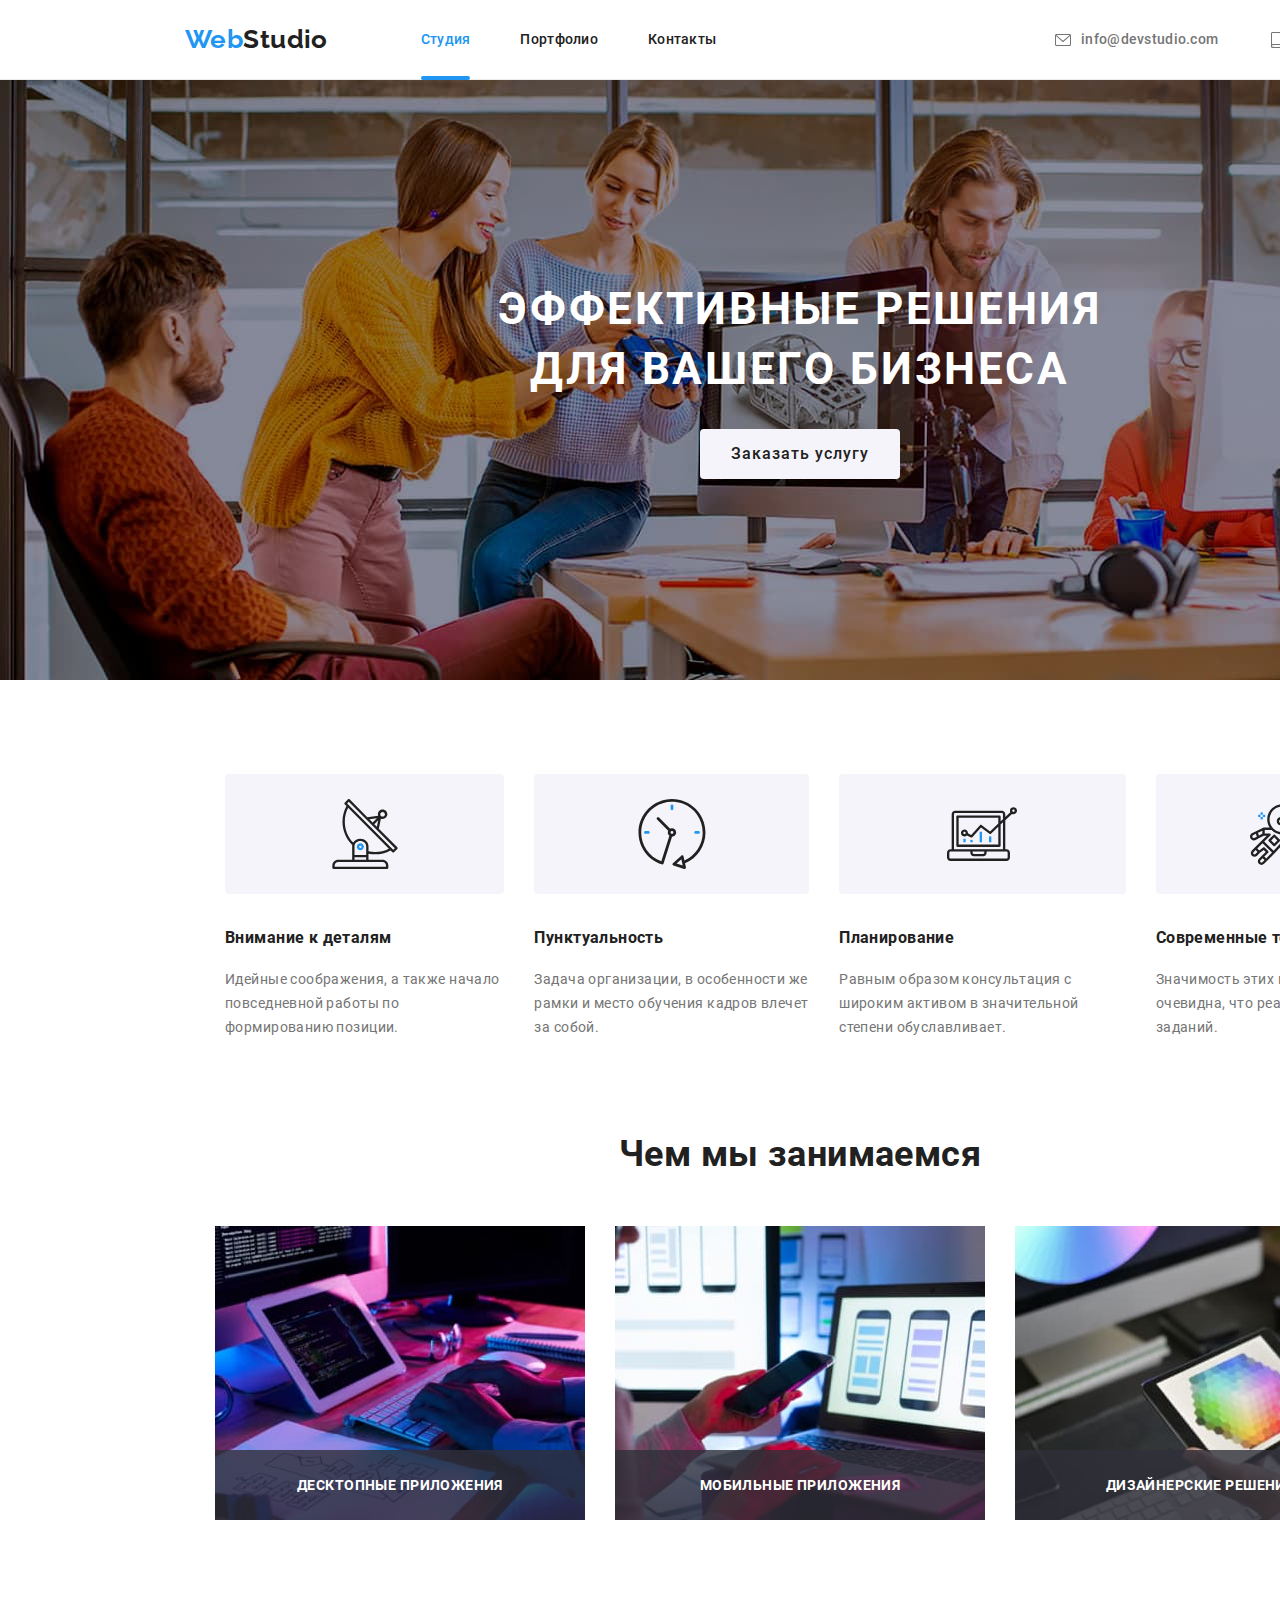
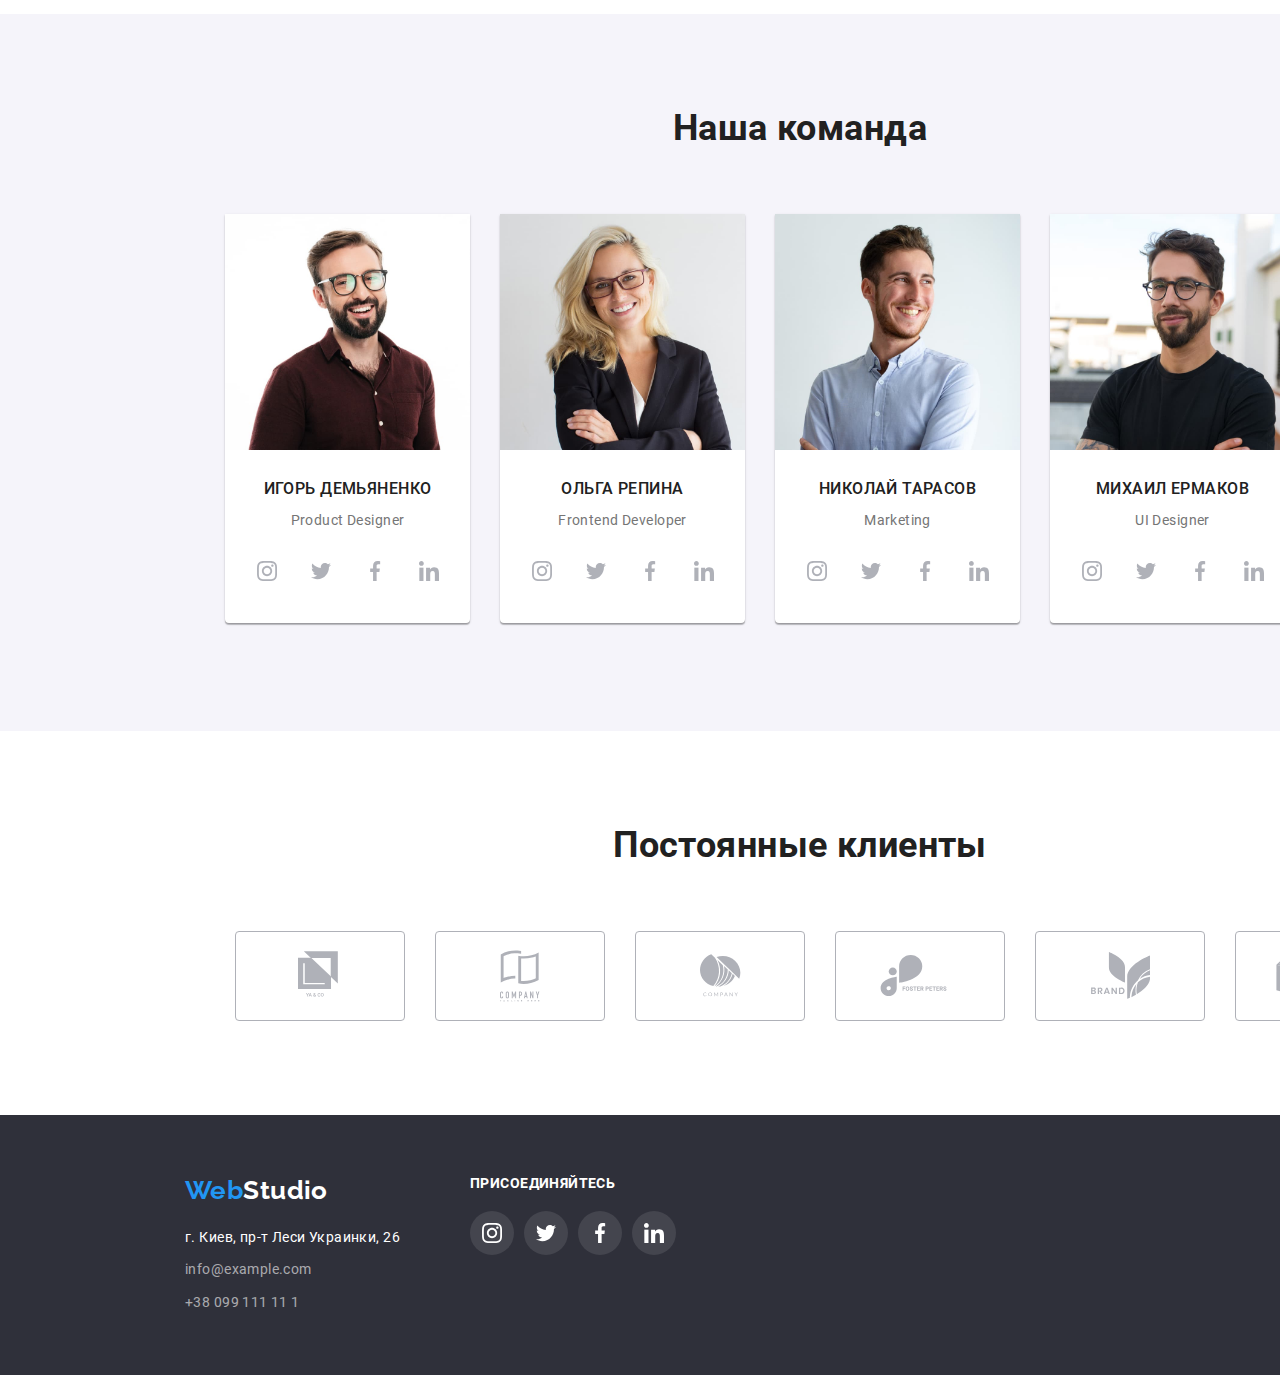
==== index.html @ 2657ee50 "Initial commit" ====
<!DOCTYPE html>
<html lang="ru">

<head>
  <meta charset="UTF-8" />
  <meta name="viewport" content="width=device-width, initial-scale=1.0" />
  <title>WebStudio</title>
  <link href="https://fonts.googleapis.com/css2?family=Raleway:wght@700&display=swap" rel="stylesheet">
  <link rel="stylesheet" href="normalize.css">
  <link rel="stylesheet" href="./css/styles.css" />
</head>

<body>
  <div class="container header-container">
    <header class="header">
      <nav class="header-items main-1200">
        <a href="#company" class="link-logo-h"><span class="web">Web</span>Studio</a>
        <ul class="menu">
          <li class="menu-item"><a href="index.html" class="menu-nav current">Студия</a></li>
          <li class="menu-item"><a href="portfolio.html" class="menu-nav">Портфолио</a></li>
          <li class="menu-item"><a href="#contacts" class="menu-nav">Контакты</a></li>
        </ul>
        <ul class="auth">
          <li class="auth-item">
            <a href="mailto:info@devstudio.com" class="e-address ">
              <svg class="contact-icons-svg envelope">
                <use href="./images/svg/sprite.svg#envelope"></use>
              </svg> info@devstudio.com</a></li>
          <li class="auth-item">
            <a href="tel:+380961111111" class="e-address ">
              <svg class="contact-icons-svg smartphone">
                <use href="./images/svg/sprite.svg#smartphone"></use>
              </svg> +38 096 111 11 11</a>
          </li>
        </ul>
      </nav>
    </header>
  </div>
  <main>
    <div class="container">
      <section class="hero">
        <h1 class="hero-title main-1200">эффективные решения <br>для вашего бизнеса</h1>
        <button class="hero-button" data-modal-open>Заказать услугу</button>
      </section>
    </div>
    <div class="container">
      <section class="CompanyValues main-1200">
        <h2 hidden>Скрытый Заголовок</h2>
        <ul class="menu-values">
          <li class="values">
            <div class="icon-box">
              <svg class="value-icons-svg antenna">
                <use href="./images/svg/sprite.svg#antenna"></use>
              </svg>
            </div>
            <h3 class="features">Внимание к деталям</h3>
            <p class="main-text">
              Идейные соображения, а также начало повседневной работы по
              формированию позиции.
            </p>
          </li>
          <li class="values">
            <div class="icon-box">
              <svg class="value-icons-svg clock">
                <use href="./images/svg/sprite.svg#clock"></use>
              </svg>
            </div>
            <h3 class="features">Пунктуальность</h3>
            <p class="main-text">
              Задача организации, в особенности же рамки и место обучения кадров
              влечет за собой.
            </p>
          </li>
          <li class="values">
            <div class="icon-box">
              <svg class="value-icons-svg diagram">
                <use href="./images/svg/sprite.svg#diagram"></use>
              </svg>
            </div>
            <h3 class="features">Планирование</h3>
            <p class="main-text">
              Равным образом консультация с широким активом в значительной степени
              обуславливает.
            </p>
          </li>
          <li class="values">
            <div class="icon-box">
              <svg class="value-icons-svg astronaut">
                <use href="./images/svg/sprite.svg#astronaut"></use>
              </svg>
            </div>
            <h3 class="features">Современные технологии</h3>
            <p class="main-text">
              Значимость этих проблем настолько очевидна, что реализация плановых
              заданий.
            </p>
          </li>
        </ul>
      </section>
    </div>
    <div class="container">
      <section class="main-1200">
        <h2 class="section-title">Чем мы занимаемся</h2>
        <ul class="our-work">
          <li class="our-work-list">
            <img src="images/img(7).jpg" width="370" height="294" alt="ПК" />
            <div class="our-work-direction">
          <p class="our-work-discription">Десктопные приложения</p>
            </div>
        </li>
          <li class="our-work-list">
            <img src="images/img(1).jpg" width="370" height="294" alt="Лептоп" />
            <div class="our-work-direction">
          <p class="our-work-discription">Мобильные приложения</p>
           </div>
        </li>
          <li class="our-work-list">
            <img src="images/img(2).jpg" width="370" height="294" alt="Таблет" />
            <div class="our-work-direction">
          <p class="our-work-discription">Дизайнерские решения</p>
          </div>
        </li>
        </ul>
      </section>
    </div>
    <div class="container our-crew">
      <section class="main-1200">
        <h2 class="section-title team-members">Наша команда</h2>
        <ul class="team">
          <li class="members">
            <img src="images/img(3).jpg" width="270" height="260" alt="Игорь Демьяненко" />
            <h3 class="names">Игорь Демьяненко</h3>
            <p class="profession" lang="en">Product Designer</p>
            <ul class="social-icons">
              <li class="social-icon">
                <a class="social-link" href="" target="blank" rel="noopener norferer" aria-label="instagram">
                  <svg class="social-icons-svg">
                    <use href="./images/svg/sprite.svg#instagram"></use>
                  </svg>
                </a>
              </li>
              <li class="social-icon">
                <a class="social-link" href="" target="blank" rel="noopener norferer" aria-label="twitter">
                  <svg class="social-icons-svg">
                    <use href="./images/svg/sprite.svg#twitter"></use>
                  </svg>
                </a>
              </li>
              <li class="social-icon">
                <a class="social-link" href="" target="blank" rel="noopener norferer" aria-label="facebook">
                  <svg class="social-icons-svg">
                    <use href="./images/svg/sprite.svg#facebook"></use>
                  </svg>
                </a>
              </li>
              <li class="social-icon">
                <a class="social-link" href="" target="blank" rel="noopener norferer" aria-label="linkedin">
                  <svg class="social-icons-svg">
                    <use href="./images/svg/sprite.svg#linkedin"></use>
                  </svg>
                </a>
              </li>
            </ul>
          </li>
          <li class="members">
            <img src="images/img(4).jpg" width="270" height="260" alt="Ольга Репина" />
            <h3 class="names">Ольга Репина</h3>
            <p class="profession" lang="en">Frontend Developer</p>
            <ul class="social-icons">
              <li class="social-icon">
                <a class="social-link" href="" target="blank" rel="noopener norferer" aria-label="instagram">
                  <svg class="social-icons-svg">
                    <use href="./images/svg/sprite.svg#instagram"></use>
                  </svg>
                </a>
              </li>
              <li class="social-icon">
                <a class="social-link" href="" target="blank" rel="noopener norferer" aria-label="twitter">
                  <svg class="social-icons-svg">
                    <use href="./images/svg/sprite.svg#twitter"></use>
                  </svg>
                </a>
              </li>
              <li class="social-icon">
                <a class="social-link" href="" target="blank" rel="noopener norferer" aria-label="facebook">
                  <svg class="social-icons-svg">
                    <use href="./images/svg/sprite.svg#facebook"></use>
                  </svg>
                </a>
              </li>
              <li class="social-icon">
                <a class="social-link" href="" target="blank" rel="noopener norferer" aria-label="linkedin">
                  <svg class="social-icons-svg">
                    <use href="./images/svg/sprite.svg#linkedin"></use>
                  </svg>
                </a>
              </li>
            </ul>
          </li>
          <li class="members">
            <img src="images/img(5).jpg" width="270" height="260" alt="Николай тарасов" />
            <h3 class="names">Николай тарасов</h3>
            <p class="profession" lang="en">Marketing</p>
            <ul class="social-icons">
              <li class="social-icon">
                <a class="social-link" href="" target="blank" rel="noopener norferer" aria-label="instagram">
                  <svg class="social-icons-svg">
                    <use href="./images/svg/sprite.svg#instagram"></use>
                  </svg>
                </a>
              </li>
              <li class="social-icon">
                <a class="social-link" href="" target="blank" rel="noopener norferer" aria-label="twitter">
                  <svg class="social-icons-svg">
                    <use href="./images/svg/sprite.svg#twitter"></use>
                  </svg>
                </a>
              </li>
              <li class="social-icon">
                <a class="social-link" href="" target="blank" rel="noopener norferer" aria-label="facebook">
                  <svg class="social-icons-svg">
                    <use href="./images/svg/sprite.svg#facebook"></use>
                  </svg>
                </a>
              </li>
              <li class="social-icon">
                <a class="social-link" href="" target="blank" rel="noopener norferer" aria-label="linkedin">
                  <svg class="social-icons-svg">
                    <use href="./images/svg/sprite.svg#linkedin"></use>
                  </svg>
                </a>
              </li>
            </ul>
          </li>
          <li class="members">
            <img src="images/img(6).jpg" width="270" height="260" alt="Михаил Ермаков" />
            <h3 class="names">Михаил Ермаков</h3>
            <p class="profession" lang="en">UI Designer</p>
            <ul class="social-icons">
              <li class="social-icon">
                <a class="social-link" href="" target="blank" rel="noopener norferer" aria-label="instagram">
                  <svg class="social-icons-svg">
                    <use href="./images/svg/sprite.svg#instagram"></use>
                  </svg>
                </a>
              </li>
              <li class="social-icon">
                <a class="social-link" href="" target="blank" rel="noopener norferer" aria-label="twitter">
                  <svg class="social-icons-svg">
                    <use href="./images/svg/sprite.svg#twitter"></use>
                  </svg>
                </a>
              </li>
              <li class="social-icon">
                <a class="social-link" href="" target="blank" rel="noopener norferer" aria-label="facebook">
                  <svg class="social-icons-svg">
                    <use href="./images/svg/sprite.svg#facebook"></use>
                  </svg>
                </a>
              </li>
              <li class="social-icon">
                <a class="social-link" href="" target="blank" rel="noopener norferer" aria-label="linkedin">
                  <svg class="social-icons-svg">
                    <use href="./images/svg/sprite.svg#linkedin"></use>
                  </svg>
                </a>
              </li>
            </ul>
          </li>
        </ul>
      </section>
    </div>
  </main>
  <div class="container">
    <section class="main-1200 clients-section">
      <h2 class="section-title">Постоянные клиенты</h2>
      <ul class="permanent-clients">
        <li class="clients">
          <a class="clients-link" href="">
            <svg class="clients-icons-svg company1">
              <use href="./images/svg/sprite.svg#company1"></use>
            </svg>
          </a>
        </li>
        <li class="clients">
          <a class="clients-link" href="">
            <svg class="clients-icons-svg company2">
              <use href="./images/svg/sprite.svg#company2"></use>
            </svg>
          </a>
        </li>
        <li class="clients">
          <a class="clients-link" href="">
            <svg class="clients-icons-svg company3">
              <use href="./images/svg/sprite.svg#company3"></use>
            </svg>
          </a>
        </li>
        <li class="clients">
          <a class="clients-link" href="">
            <svg class="clients-icons-svg company4">
              <use href="./images/svg/sprite.svg#company4"></use>
            </svg>
          </a>
        </li>
        <li class="clients">
          <a class="clients-link" href="">
            <svg class="clients-icons-svg company5">
              <use href="./images/svg/sprite.svg#company5"></use>
            </svg>
          </a>
        </li>
        <li class="clients">
          <a class="clients-link" href="">
            <svg class="clients-icons-svg company6">
              <use href="./images/svg/sprite.svg#company6"></use>
            </svg>
          </a>
        </li>
      </ul>
    </section>
  </div>
  <div class="container">
    <footer class="basement">
      <div class="main-1200">
        <div class="basement-info">
          <div>
            <a href="#company" class="link-logo-f"><span class="web">Web</span>Studio</a>
            <address>
              <ul class="menu-address">
                <li class="item-address"><a href="https://goo.gl/maps/876GTmh62noZVfSe7" target="blank"
                    rel="noopener noreferer" class="link-address">г. Киев, пр-т Леси Украинки, 26
                  </a></li>
                <li class="item-address"><a href="mailto:" class="link-footer">info@example.com</a></li>
                <li class="item-address"><a href="tel:+38099111111" class="link-footer">+38 099 111 11 1</a></li>
              </ul>
            </address>
          </div>
          <div class="footer-icons">
            <h3 class="social-header">Присоединяйтесь</h3>
            <ul class="basement-icons">
              <li class="social-icon">
                <a class="social-basement" href="">
                  <svg class="basement-icons-svg">
                    <use href="./images/svg/sprite.svg#instagram"></use>
                  </svg>
                </a>
              </li>
              <li class="social-icon">
                <a class="social-basement" href="">
                  <svg class="basement-icons-svg">
                    <use href="./images/svg/sprite.svg#twitter"></use>
                  </svg>
                </a>
              </li>
              <li class="social-icon">
                <a class="social-basement" href="">
                  <svg class="basement-icons-svg">
                    <use href="./images/svg/sprite.svg#facebook"></use>
                  </svg>
                </a>
              </li>
              <li class="social-icon">
                <a class="social-basement" href="">
                  <svg class="basement-icons-svg">
                    <use href="./images/svg/sprite.svg#linkedin"></use>
                  </svg>
                </a>
              </li>
            </ul>
          </div>
        </div>
      </div>
    </footer>
  </div>

<!-- <button data-open-modal>Открыть модалку</button> -->

<div class="backdrop is-hidden" data-modal>
  <div class="backdrop-modal">
    <div class="modal">
      <button class="close" data-modal-close>
        X
      </button>
    </div>
  </div>
</div>

<script src="./js/modal.js"></script>
</body>

</html>
---- css/styles.css ----
/* roboto-regular - latin_cyrillic */
@font-face {
  font-family: "Roboto";
  font-style: normal;
  font-weight: 400;
  src: url("../fonts/roboto/roboto/roboto-v20-latin_cyrillic-regular.eot"); /* IE9 Compat Modes */
  src: local("Roboto"), local("Roboto-Regular"),
    url("../fonts/roboto/roboto-v20-latin_cyrillic-regular.eot?#iefix")
      format("embedded-opentype"),
    /* IE6-IE8 */ url("../fonts/roboto/roboto-v20-latin_cyrillic-regular.woff2")
      format("woff2"),
    /* Super Modern Browsers */
      url("../fonts/roboto/roboto-v20-latin_cyrillic-regular.woff")
      format("woff"),
    /* Modern Browsers */
      url("../fonts/roboto/roboto-v20-latin_cyrillic-regular.ttf")
      format("truetype"),
    /* Safari, Android, iOS */
      url("../fonts/roboto/roboto-v20-latin_cyrillic-regular.svg#Roboto")
      format("svg"); /* Legacy iOS */
}
/* roboto-500 - latin_cyrillic */
@font-face {
  font-family: "Roboto";
  font-style: normal;
  font-weight: 500;
  src: url("../fonts/roboto/roboto-v20-latin_cyrillic-500.eot"); /* IE9 Compat Modes */
  src: local("Roboto Medium"), local("Roboto-Medium"),
    url("../fonts/roboto/roboto-v20-latin_cyrillic-500.eot?#iefix")
      format("embedded-opentype"),
    /* IE6-IE8 */ url("../fonts/roboto/roboto-v20-latin_cyrillic-500.woff2")
      format("woff2"),
    /* Super Modern Browsers */
      url("../fonts/roboto/roboto-v20-latin_cyrillic-500.woff") format("woff"),
    /* Modern Browsers */
      url("../fonts/roboto/roboto-v20-latin_cyrillic-500.ttf")
      format("truetype"),
    /* Safari, Android, iOS */
      url("../fonts/roboto/roboto-v20-latin_cyrillic-500.svg#Roboto")
      format("svg"); /* Legacy iOS */
}
/* roboto-700 - latin_cyrillic */
@font-face {
  font-family: "Roboto";
  font-style: normal;
  font-weight: 700;
  src: url("../fonts/roboto/roboto-v20-latin_cyrillic-700.eot"); /* IE9 Compat Modes */
  src: local("Roboto Bold"), local("Roboto-Bold"),
    url("../fonts/roboto/roboto-v20-latin_cyrillic-700.eot?#iefix")
      format("embedded-opentype"),
    /* IE6-IE8 */ url("../fonts/roboto/roboto-v20-latin_cyrillic-700.woff2")
      format("woff2"),
    /* Super Modern Browsers */
      url("../fonts/roboto/roboto-v20-latin_cyrillic-700.woff") format("woff"),
    /* Modern Browsers */
      url("../fonts/roboto/roboto-v20-latin_cyrillic-700.ttf")
      format("truetype"),
    /* Safari, Android, iOS */
      url("../fonts/roboto/roboto-v20-latin_cyrillic-700.svg#Roboto")
      format("svg"); /* Legacy iOS */
}

:root {
  --main-text-cl: #212121;
  --accent-text-cl: #2196f3;
  --grey: #757575;
  --white: #ffffff;
  --background: #2f303a;
  --footer: rgba(255, 255, 255, 0.6);
  --button: #f5f4fa;
  --body-background: #ffffff;
  --section-crew: #f5f4fa;
  --clients: #afb1b8;
}
html {
  box-sizing: border-box;
}
body {
  font-family: "Roboto", sans-serif;
  font-size: 14px;
  line-height: 1.71;
  letter-spacing: 0.03em;
  color: var(--main-text-cl);
  background-color: var(--body-background);
  margin: 0px;
  padding: 0px;
}
h1,
h2,
h3,
p {
  margin-top: 0;
}
img {
  display: block;
  height: auto;
  max-width: 100%;
}
.visually-hidden {
  position: absolute !important;
  clip: rect(1px 1px 1px 1px);
  clip: rect(1px, 1px, 1px, 1px);
  padding: 0 !important;
  border: 0 !important;
  height: 1px !important;
  width: 1px !important;
  overflow: hidden;
}

.container {
  width: 1600px;
  margin-right: auto;
  margin-left: auto;
}
.header {
  box-sizing: border-box;
  background-color: var(--white);
  display: flex;
  align-items: center;
  height: 80px;
  justify-content: left;
  border-bottom: 1px solid #ECECEC;
}
.link-logo-h {
  font-family: "Raleway", sans-serif;
  font-weight: 700;
  font-size: 26px;
  line-height: 1.19;
  text-decoration: none;
  font-style: normal;
  color: var(--main-text-cl);
}
ul {
  list-style: none;
}
.header-items {
  display: flex;
  align-items: center;
}

.menu {
  display: inline-block;
  display: flex;
  padding: 0px;
  padding-left: 93px;
}
.menu li:not(:last-child) {
  padding-right: 50px;
}

.menu-nav {
  position: relative;
  font-weight: 500;
  line-height: 1.142px;
  letter-spacing: 0.02em;
  text-decoration: none;
  font-style: normal;
  color: inherit;
  height: 16px;
}
.auth li:not(:last-child) {
  /* margin-right: 50px; */
  padding-right: 50px;
}
.auth {
  display: flex;
  margin-left: auto;
}

.contact-icons-svg {
  fill: #757575;
  width: 16px;
  height: 16px;
  padding-right: 10px;
}
.e-address {
  display: flex;
  justify-content: center;
  align-items: center;
  height: 16px;
  background-color: #fff;
}
.e-address:hover .contact-icons-svg,
.e-address:focus .contact-icons-svg {
  fill: var(--accent-text-cl);
  transition: 250ms;
  transition-timing-function: cubic-bezier(0.4, 0, 0.2, 1);
}
.e-address {
  font-weight: 500;
  line-height: 1.142px;
  letter-spacing: 0.02em;
  color: inherit;
  text-decoration: none;
  color: var(--grey);
}
.hero {
  background-color: var(--background);
  height: 600px;
  text-align: center;
  background-size: cover;
  background-repeat: no-repeat;
  background-position: center;
  background-image: linear-gradient(
    to right,
    rgba(47, 48, 58, 0.4),
    rgba(47, 48, 58, 0.4)
  );
  background-image: url(../images/background.jpg);
}
.hero-title {
  color: var(--white);
  font-weight: 900;
  font-size: 44px;
  line-height: 1.36;
  letter-spacing: 0.06em;
  text-transform: uppercase;
  text-align: center;
  padding-top: 200px;
}
.hero-button {
  font-family: inherit;
  font-weight: 500;
  font-size: 16px;
  line-height: 1.87;
  align-items: center;
  text-align: center;
  letter-spacing: 0.06em;
  color: var(--main-text-cl);
  background-color: var(--button);
  border-radius: 4px;
  border-color: inherit;
  box-shadow: none;
  border: none;
  width: 200px;
  height: 50px;
}
.btn-nav:hover,
.btn-nav:focus,
.hero-button:hover,
.hero-button:focus {
  color: var(--white);
  background-color: var(--accent-text-cl);
  font-weight: 700;
  transition: 250ms;
  transition-timing-function: cubic-bezier(0.4, 0, 0.2, 1);
}
.menu-values {
  display: flex;
  padding-top: 94px;
  padding-bottom: 94px;
  justify-content: center;
  margin: 0;
}
.values:not(:last-child) {
  padding-right: 30px;
}
.featues {
  padding-bottom: 10px;
}
.main-text {
  line-height: 1.71;
  letter-spacing: 0.03em;
  color: var(--grey);
  margin: 0;
}
.icon-box {
  display: flex;
  align-items: center;
  justify-content: center;
  background-color: var(--button);
  border-radius: 4px;
  margin-bottom: 30px;
}
.value-icons-svg {
  margin: 0;
  height: 70px;
  width: 70px;
  padding-top: 25px;
  padding-bottom: 25px;

  display: block;
}
.section-title {
  font-weight: 700;
  font-size: 36px;
  text-align: center;
  line-height: 1.166;
  color: var(--main-text-cl);
  padding-bottom: 50px;
  margin: 0;
}
.our-work {
  display: flex;
  justify-content: center;
  padding: 0;
  margin: 0;
  margin-bottom: 94px;
}
.our-work li:not(:last-child) {
  margin-right: 30px;
}
.our-work-list {
  position: relative;
  
}
.our-work-direction {
  position: absolute;
  left: 0;
  bottom: 0;
  height: 70px;
  width: 100%;
  background: rgba(47, 48, 58, 0.8);
}
.our-work-discription {
  margin: 0;
  padding: 0;
  display: block;
  font-weight: 700;
  font-size: 14px;
  line-height: 1.145;
  text-align: center;
  letter-spacing: 0.03em;
  text-transform: uppercase;
  color: var(--white);
  padding-top: 27px;
}

.our-crew {
  background-color: var(--section-crew);
  padding-top: 94px;
  padding-bottom: 94px;
  margin-bottom: 94px;
}

.team {
  display: flex;
  flex-wrap: wrap;
  margin-right: -30px;
}
.members {
  box-sizing: border-box;
  text-align: center;
  background-color: #fff;
  flex-basis: calc(100% / 4 - 60px);
  box-shadow: 0px 1px 3px rgba(0, 0, 0, 0.12), 0px 1px 1px rgba(0, 0, 0, 0.14),
    0px 2px 1px rgba(0, 0, 0, 0.2);
  border-radius: 0px 0px 4px 4px;
  justify-content: center;
  padding-bottom: 30px;
  margin-right: 30px;
  margin-top: 0;
  margin-bottom: 0;
}
.names {
  font-style: normal;
  font-weight: 500;
  line-height: 1.14;
  text-transform: uppercase;
  padding-bottom: 10px;
  padding-top: 30px;
  margin: 0;
}
.profession {
  color: var(--grey);
  margin: 0;
  display: block;
  margin-bottom: 16px;
}

.social-icons {
  padding: 0;
  display: flex;
  justify-content: center;
}

.social-icon:not(:last-child) {
  margin-right: 10px;
}
.social-link,
.social-basement {
  display: flex;
  justify-content: center;
  align-items: center;
  width: 44px;
  height: 44px;
  background-color: #fff;
  border-radius: 50%;
}

.social-link:hover .social-icons-svg,
.social-link:focus .social-icons-svg {
  fill: var(--white);
  transition: 250ms;
  transition-timing-function: cubic-bezier(0.4, 0, 0.2, 1);
}
.social-link:hover,
.social-link:focus {
  background-color: var(--accent-text-cl);
  transition: 250ms;
  transition-timing-function: cubic-bezier(0.4, 0, 0.2, 1);
}
.social-icons-svg {
  width: 20px;
  height: 20px;
  fill: #afb1b8;
}
.permanent-clients {
  display: flex;
  justify-content: center;
  align-items: center;
}
.clients-icons-svg {
  fill: #afb1b8;
}
/* Размеры иконок клиентов*/
.company1 {height: 49px; width: 44px;}
.company2 {height: 52px; width: 40px;}
.company3 {height: 43px; width: 41px;}
.company4 {height: 42px; width: 80px;}
.company5 {height: 47px; width: 59px;}
.company6 {height: 45px; width: 88px;}
}
.clients {
  display: inline-block;
  fill: var(--clients);
}
.clients:not(:last-child) {
  margin-right: 30px;
}
.clients-link {
  display: flex;
  justify-content: center;
  align-items: center;
  border: 1px solid var(--clients);
  box-sizing: border-box;
  border-radius: 4px;
  height: 90px;
  width: 170px;
}
.clients-link:hover,
.clients-link:focus {
  border-color: var(--accent-text-cl);
  transition: 250ms;
  transition-timing-function: cubic-bezier(0.4, 0, 0.2, 1);
}
.clients-link:hover .clients-icons-svg,
.clients-link:focus .clients-icons-svg {
  fill: var(--accent-text-cl);
  transition: 250ms;
  transition-timing-function: cubic-bezier(0.4, 0, 0.2, 1);
}
.clients-section {
  margin-bottom: 94px;
}

.basement {
  background-color: var(--background);
  color: var(--white);
  display: flex;
}
.basement-info {
  margin-right: 0;
  padding-right: 0;
  display: flex;
  padding-bottom: 60px;
  padding-top: 60px;

}
.basement-icons {
  display: flex;
  justify-content: center;
}
.social-basement {
  display: flex;
  justify-content: center;
  align-items: center;
  width: 44px;
  height: 44px;
  background-color:rgba(255, 255, 255, 0.1);
  border-radius: 50%;
}
.social-basement:hover,
.social-basement:focus {
  background-color: var(--accent-text-cl);
  transition: 250ms;
  transition-timing-function: cubic-bezier(0.4, 0, 0.2, 1);
}
.basement-icons-svg {
  fill: var(--white);
  width: 20px;
  height: 20px;
}
.link-address {
  font-style: normal;
  text-decoration: none;
  color: var(--white);
  font-family: Roboto;
}
.link-footer {
  color: var(--footer);
  font-style: normal;
  text-decoration: none;
}
.link-footer:hover,
.link-address:hover,
.link-footer:focus,
.link-address:focus,
nav .current,
.menu-nav:hover,
.menu-nav:focus,
.e-address:hover,
.e-address:focus {
  color: var(--accent-text-cl);
  transition: 250ms;
  transition-timing-function: cubic-bezier(0.4, 0, 0.2, 1);
}
.current::after {
  content: "";
  display: block;
  position: absolute;
  width: 100%;
  height: 4px;
  background-color: var(--accent-text-cl);
margin-top: 25px;
border-radius: 2px;
}

.link-logo-f {
  display: inline-block;
  font-family: "Raleway", sans-serif;
  font-weight: 700;
  font-size: 26px;
  line-height: 1.19;
  text-decoration: none;
  font-style: normal;
  color: var(--white);
  padding-bottom: 20px;
}
.menu-address {
  margin: 0;
  padding: 0;
  
}
.item-address:not(:last-child) {
  padding-bottom: 9px;
}
.web {
  color: var(--accent-text-cl);
}
.basement-icons {
  padding: 0;
  margin: 0;
  margin-right: auto;
  justify-content: start;
  width: 20px;
  height: 20px;
}
.footer-icons {
  margin-left: 70px;

}
.social-header {
  margin: 0;
  padding: 0;
font-family: Roboto;
font-style: normal;
font-weight: bold;
font-size: 14px;
line-height: 16px;
letter-spacing: 0.03em;
text-transform: uppercase;
padding-bottom: 20px;
}

/****** Styles for portfolio page ******/
.btn-box {
  display: inline-block;
  display: flex;
  justify-content: center;
  padding-bottom: 50px;
  padding-top: 174px;
  margin: 0;
}
.btn-nav {
  font-family: inherit;
  font-weight: 500;
  font-size: 16px;
  line-height: 1.87;
  align-items: center;
  text-align: center;
  letter-spacing: 0.06em;
  color: var(--main-text-cl);
  background-color: var(--button);
  border-radius: 4px;
  border-color: inherit;
  box-shadow: none;
  background: #f5f4fa;
  border: none;
  padding: 6px 22px;
}
.btn-box li:not(:last-child) {
  margin-right: 8px;
}
.projects-headline {
  font-weight: 700;
  font-size: 18px;
  line-height: 2;
  letter-spacing: 0.06em;
  color: var(--main-text-cl);
  padding-top: 20px;
  padding-left: 24px;

  margin: 0;
}
.menu-projects {
  display: flex;
  flex-wrap: wrap;
  margin-top: 0;
  margin-bottom: 0;
  margin-right: -30px;
  margin-bottom: -30;
  padding-bottom: 94px;
  justify-content: center;
}


.project-thumb-discription {
  position: absolute;
  top: 0;
  left: 0;
  max-width: 370px;
  min-height: 175px;
  padding: 60px 24px;
  
  
  background: rgba(33, 150, 243, 0.9);
  opacity: 0;

  font-size: 18px;
  line-height: 1.56;
  letter-spacing: 0.03em;
  color: var(--white);
  border-radius: 2px;
  transition: 250ms;
  transition-timing-function: cubic-bezier(0.4, 0, 0.2, 1);
}

.projects {
  position: relative;
  box-sizing: border-box;
  width: 370px;
  border: 1px solid #eeeeee;
  margin-right: 30px;
  width: calc(100% / 3 - 30px);
  margin-bottom: 30px;
   transition: 500ms;
}
.projects:hover .project-thumb-discription,
.projects:focus .project-thumb-discription {
  opacity: 1;
  transform: translateY(0%);
  transition: 250ms;
  transition-timing-function: cubic-bezier(0.4, 0, 0.2, 1);
}

.projects-discription {
  position: relative;
  background-color: #fff;
  z-index: 0;
}
.projects:hover,
.projects:focus {
  box-shadow: 0px 1px 1px rgba(0, 0, 0, 0.12), 0px 4px 4px rgba(0, 0, 0, 0.06), 1px 4px 6px rgba(0, 0, 0, 0.16);
  transition: 250ms;
  transition-timing-function: cubic-bezier(0.4, 0, 0.2, 1);
}

.menu-projects:nth-child(3n) {
  margin-right: 0;
}
.menu-projects:not(:nth-last-child(-n + 3)) {
  margin-bottom: 0px;
}

.direction {
  margin: 0;
  display: inline-block;
  text-decoration: none;
  font-style: normal;
  padding-left: 24px;
  padding-bottom: 20px;
  color: var(--grey);
}
.projects-link {
  font-style: normal;
  text-decoration: none;
  height: 370px;
  width: 404px;
    transition: 250ms;
  transition-timing-function: cubic-bezier(0.4, 0, 0.2, 1);
}
.portfolio-section {
  padding-bottom: 0;
}
.main-1200 {
  width: 1230px;
  margin-right: auto;
  margin-left: auto;
  padding-left: 15px;
  padding-right: 15px;
}

/* *********modal
******************** */

.backdrop {
  position: fixed;
  transition-duration: 500ms;
  transition-timing-function: cubic-bezier(0.4, 0, 0.2, 1);
  z-index: 1;

  top: 0;
  left: 0;
  width: 100%;
  height: 100%;
  background-color: rgba(0, 0, 0, 0.2);
}

.backdrop.is-hidden {
  opacity: 0;
  pointer-events: none;
  visibility: hidden;
}

.modal {
  position: absolute;
  top: 50%;
  left: 50%;
  transform: translate(-50%, -50%);

  height: 581px;
  width: 528px;

  background-color: #fff;
  box-shadow: 0px 1px 3px rgba(0, 0, 0, 0.12), 0px 1px 1px rgba(0, 0, 0, 0.14),
    0px 2px 1px rgba(0, 0, 0, 0.2);
  border-radius: 4px;
}

.close {
  position: absolute;
  top: 8px;
  right: 8px;

  width: 30px;
  height: 30px;

  background: #ffffff;
  border: 1px solid rgba(0, 0, 0, 0.1);
  border-radius: 50%;

  box-sizing: border-box;
}

.backdrop-modal {
  display: block;
  justify-content: center;
  align-items: center;
}
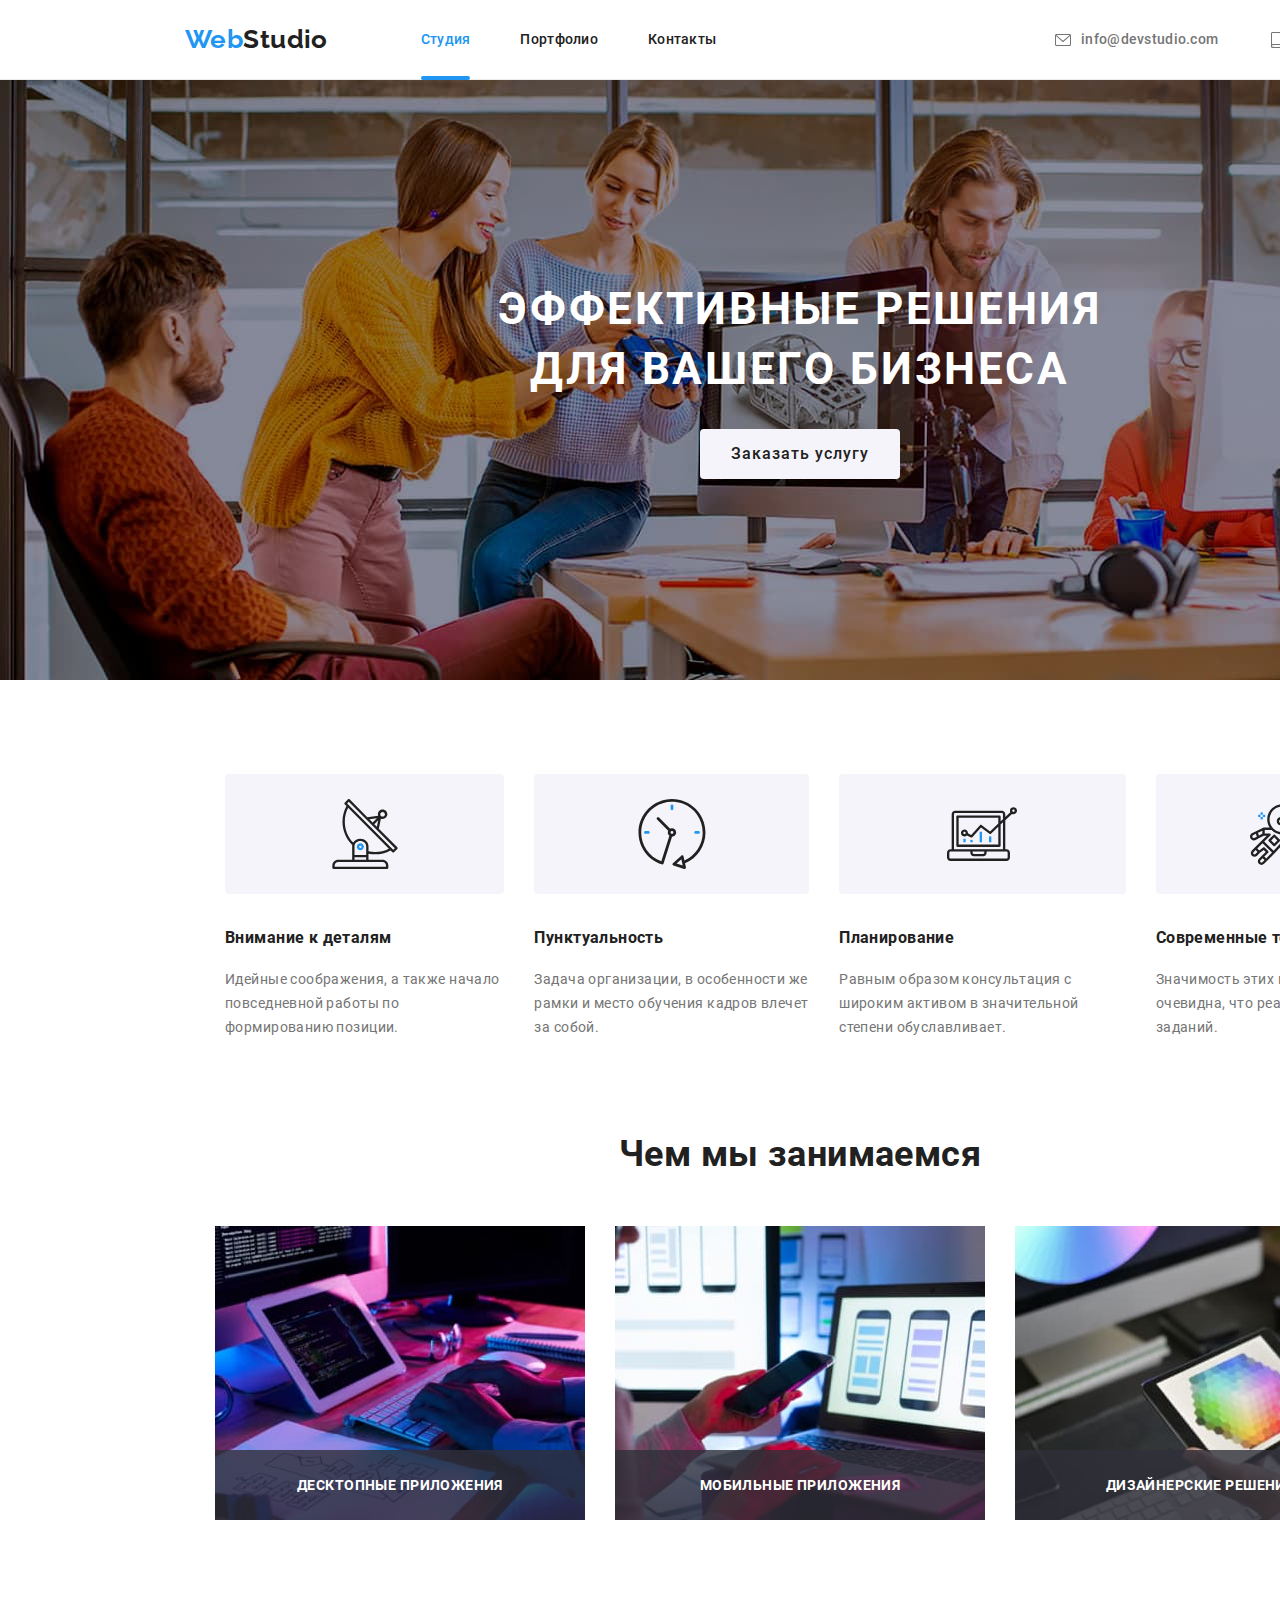
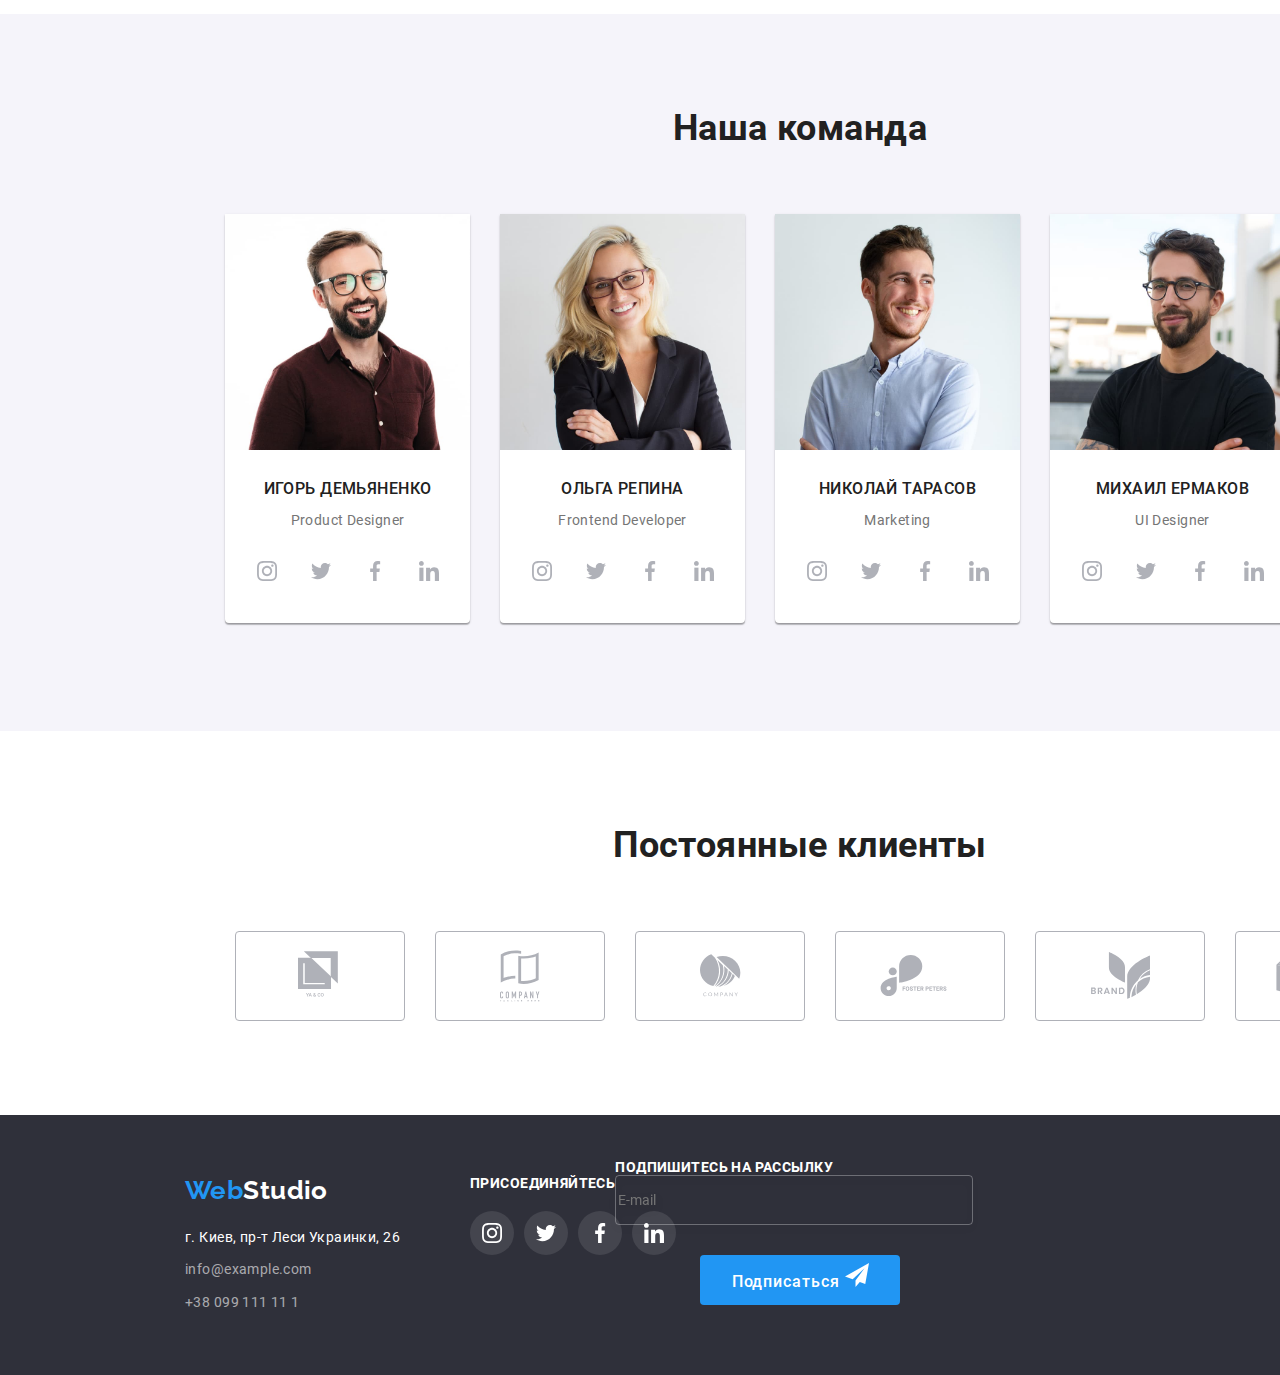
==== commit 797776bc: "Almost done" ====
--- a/index.html
+++ b/index.html
@@ -369,6 +369,17 @@
               </li>
             </ul>
           </div>
+          <div class="subscribe">
+            <h2 class="subscribe-title">Подпишитесь на рассылку</h2>
+            <form action="#" id="subscribe">
+              <input type="email" class="subscribe-mail" name="subscribe-mail" placeholder="E-mail">
+              <button type="submit" class="hero-button submit" form="subscribe">Подписаться
+                <svg class="icon-send-svg" width="24" height="24">
+                  <use href="./images/svg/sprite.svg#icon-send"></use>
+                </svg>
+              </button>
+            </form>
+          </div>
         </div>
       </div>
     </footer>
@@ -379,12 +390,61 @@
 <div class="backdrop is-hidden" data-modal>
   <div class="backdrop-modal">
     <div class="modal">
-      <button class="close" data-modal-close>
-        X
+      <button type="button" class="close" data-modal-close>
+        <svg class="icon-modal-close" width="11" height="11">
+          <use href="./images/svg/sprite.svg#icon-modal-close"></use>
+        </svg>
       </button>
+
+      <form action="#" name="form" class="form">
+
+        <p class="modal-title">Оставьте свои данные, мы вам перезвоним</p>
+        <span class="modal-form-wrapper">
+
+          <span class="form-field">
+            <label class="field-text" for="name">Имя</label>
+            <input type="text" name="name" id="name" class="modal-input" placeholder="Имя Фамилия" autofocus />
+            <svg class="modal-icon" width="12" height="12">
+              <use href="./images/svg/sprite.svg#icon-modal-body"></use>
+            </svg>
+          </span>
+
+        </span>
+
+        <span class="form-field">
+          <label class="field-text" for="tel">Телефон</label>
+          <input type="tel" name="tel" id="tel" class="modal-input" placeholder="+380..." />
+          <svg class="modal-icon" width="12" height="12">
+            <use href="./images/svg/sprite.svg#icon-modal-phone"></use>
+          </svg>
+        </span>
+
+        <span class="form-field">
+          <label class="field-text" for="mail">Почта</label>
+          <input type="email" name="mail" id="mail" class="modal-input" placeholder="E-mail" />
+          <svg class="modal-icon" width="12" height="12">
+            <use href="./images/svg/sprite.svg#icon-modal-envelope"></use>
+          </svg>
+        </span>
+
+        <span class="form-field">
+          <label class="field-text" for="message">Комментарий</label>
+          <textarea id="message" class="field" name="message" cols="30" rows="5" placeholder="Введите текст"></textarea>
+        </span>
+
+        <div class="checkbox-custom">
+          <label class="checkbox-custom">
+            <input class="checkbox" type="checkbox" name="topic" value="css" />
+            <span class="icon"></span>
+            <span class="checkbox-text">Соглашаюсь с рассылкой и принимаю <a class="user-policy-link" href="#">Условия
+                договора</a></span>
+          </label>
+        </div>
+
+        <button type="submit" class="hero-button submit">Отправить</button>
+      </form>
     </div>
   </div>
-</div>
 
 <script src="./js/modal.js"></script>
 </body>
--- a/css/styles.css
+++ b/css/styles.css
@@ -573,6 +573,8 @@
 padding-bottom: 20px;
 }
 
+
+
 /****** Styles for portfolio page ******/
 .btn-box {
   display: inline-block;
@@ -711,20 +713,75 @@
   padding-right: 15px;
 }
 
-/* *********modal
+/* *********subscribe form
+************** */
+.subscribe {
+  position: relative;
+  padding-top: 0px;
+  padding-bottom: 0px;
+  height: 50px;
+}
+.submit {
+  background: #2196F3;
+  color: white;
+}
+
+.subscribe-title {
+  margin: 0;
+  font-weight: 700;
+  font-size: 14px;
+  line-height: 1.143;
+  letter-spacing: 0.03em;
+  text-transform: uppercase;
+  color: var(--primary-white-color);
+  position: absolute;
+  bottom: 100%;
+}
+
+.subscribe-mail {
+  width: 358px;
+  height: 50px;
+
+  outline: none;
+
+  color: var(--primary-white-color);
+  border: 1px solid rgba(255, 255, 255, 0.3);
+  box-sizing: border-box;
+  filter: drop-shadow(0px 4px 4px rgba(0, 0, 0, 0.15));
+  border-radius: 4px;
+  background-color: var(--dark-bg-cl);
+  margin-right: 12px;
+}
+
+.icon-send-svg {
+  fill: var(--primary-white-color);
+  padding: 10px, 13px, 28px, 13px;
+}
+
+.subscribe .subscribe-mail:hover,
+.subscribe .subscribe-mail:focus {
+  border: 1px solid var(--accent-text-cl);
+  transition: 250ms;
+  transition-timing-function: cubic-bezier(0.4, 0, 0.2, 1);
+}
+
+
+/* *********modal window
 ******************** */
-
 .backdrop {
   position: fixed;
-  transition-duration: 500ms;
-  transition-timing-function: cubic-bezier(0.4, 0, 0.2, 1);
-  z-index: 1;
+  overflow-y: auto;
+  overflow-x: hidden;
 
   top: 0;
   left: 0;
   width: 100%;
   height: 100%;
   background-color: rgba(0, 0, 0, 0.2);
+
+  transition-duration: 250ms;
+  transition-timing-function: cubic-bezier(0.4, 0, 0.2, 1);
+  z-index: 1;
 }
 
 .backdrop.is-hidden {
@@ -734,13 +791,10 @@
 }
 
 .modal {
-  position: absolute;
-  top: 50%;
-  left: 50%;
-  transform: translate(-50%, -50%);
-
+  position: relative;
   height: 581px;
   width: 528px;
+  padding: 40px;
 
   background-color: #fff;
   box-shadow: 0px 1px 3px rgba(0, 0, 0, 0.12), 0px 1px 1px rgba(0, 0, 0, 0.14),
@@ -749,6 +803,9 @@
 }
 
 .close {
+  display: flex;
+  justify-content: center;
+  align-items: center;
   position: absolute;
   top: 8px;
   right: 8px;
@@ -761,11 +818,214 @@
   border-radius: 50%;
 
   box-sizing: border-box;
+  cursor: pointer;
+
+  transition: 250ms;
+
+  transition-timing-function: cubic-bezier(0.4, 0, 0.2, 1);
+}
+
+.icon-modal-close {
+  fill: var(--header-logo-cl);
+  transition: 250ms;
+  transition-timing-function: cubic-bezier(0.4, 0, 0.2, 1);
+}
+
+.modal .icon-modal-close:hover,
+.modal .icon-modal-close:focus {
+  fill: var(--accent-text-cl);
+  transition: 250ms;
+  transition-timing-function: cubic-bezier(0.4, 0, 0.2, 1);
+}
+
+.close:hover .icon-modal-close {
+  fill: var(--accent-text-cl);
+  transition: 250ms;
+  transition-timing-function: cubic-bezier(0.4, 0, 0.2, 1);
 }
 
 .backdrop-modal {
+  display: flex;
+  justify-content: center;
+  align-items: center;
+  min-height: 100%;
+  padding: 20px;
+}
+
+.form {
+  padding: 40px;
+}
+
+.modal-title {
+  font-weight: bold;
+  font-size: 20px;
+  line-height: 1.15;
+  width: 100%;
+  text-align: center;
+  letter-spacing: 0.03em;
+  color: var(--secondary-text-color);
+  margin-bottom: 30px;
+}
+
+.modal-input {
+  width: 100%;
+  min-height: 40px;
+
+  border: 1px solid rgba(33, 33, 33, 0.2);
+  box-sizing: border-box;
+  border-radius: 4px;
+  resize: none;
+  transition: 250ms;
+  transition-timing-function: cubic-bezier(0.4, 0, 0.2, 1);
+  /* padding: 14px 15px; */
+  padding-left: 35px;
+  outline: none;
+}
+
+.field {
+  width: 100%;
+  min-height: 40px;
+
+  border: 1px solid rgba(33, 33, 33, 0.2);
+  box-sizing: border-box;
+  border-radius: 4px;
+  resize: none;
+  transition: 250ms;
+  transition-timing-function: cubic-bezier(0.4, 0, 0.2, 1);
+  padding: 14px 15px;
+  /* padding-left: 15px; */
+  outline: none;
+}
+
+.form-field {
+  /* width: 100%; */
+  position: relative;
   display: block;
-  justify-content: center;
-  align-items: center;
-}
-
+  margin-bottom: 28px;
+}
+
+.field-text {
+  position: absolute;
+  bottom: 100%;
+  left: 0;
+  transform: translateY(-50%);
+  font-weight: 400;
+  font-size: 12px;
+  line-height: 1.15;
+  letter-spacing: 0.01em;
+  color: var(--primary-text-color);
+}
+
+.form-field .modal-input:hover,
+.form-field .modal-input:focus {
+  border: 1px solid var(--accent-text-cl);
+  transition: 250ms;
+  transition-timing-function: cubic-bezier(0.4, 0, 0.2, 1);
+  cursor: pointer;
+}
+
+.form-field:hover .modal-icon,
+.form-field:focus .modal-icon {
+  fill: var(--accent-text-cl);
+  transition: 250ms;
+  transition-timing-function: cubic-bezier(0.4, 0, 0.2, 1);
+  cursor: pointer;
+}
+
+.form-field .field:hover,
+.form-field .field:focus {
+  border: 1px solid var(--accent-text-cl);
+  transition: 250ms;
+  transition-timing-function: cubic-bezier(0.4, 0, 0.2, 1);
+  cursor: pointer;
+}
+
+.field:hover ~ .modal-icon,
+.field:focus ~ .modal-icon {
+  fill: var(--accent-text-cl);
+  transition: 250ms;
+  transition-timing-function: cubic-bezier(0.4, 0, 0.2, 1);
+  cursor: pointer;
+}
+
+.form-field:hover .field,
+.form-field:focus .field {
+  fill: var(--accent-text-cl);
+  transition: 250ms;
+  transition-timing-function: cubic-bezier(0.4, 0, 0.2, 1);
+}
+
+.modal-icon {
+  position: absolute;
+
+  top: 50%;
+  transform: translateY(-50%);
+  left: 15px;
+  transition: 250ms;
+
+  transition-timing-function: cubic-bezier(0.4, 0, 0.2, 1);
+
+  display: inline-block;
+}
+
+.submit {
+  display: block;
+  margin-top: 30px;
+  margin-left: auto;
+  margin-right: auto;
+}
+
+
+/* *****checkbox***** */
+.checkbox-custom {
+  position: relative;
+  display: flex;
+  justify-content: center;
+  align-items: center;
+  cursor: pointer;
+}
+
+.field {
+  display: flex;
+  align-items: center;
+}
+
+.checkbox {
+  position: absolute;
+  width: 1px;
+  height: 1px;
+  margin: -1px;
+  border: 0;
+  padding: 0;
+  clip: rect(0 0 0 0);
+  overflow: hidden;
+}
+
+.icon {
+  display: inline-block;
+  width: 15px;
+  height: 15px;
+  margin-right: 5px;
+
+  border: 2px solid #2a2a2a;
+  border-radius: 4px;
+
+  transition: 250ms;
+  transition-timing-function: cubic-bezier(0.4, 0, 0.2, 1);
+}
+
+.checkbox:checked + .icon {
+  border-color: transparent;
+  background-color: var(--accent-cl);
+  background-image: url("../images/svg/sprite.svg#icon-check");
+  background-size: contain;
+  background-origin: border-box;
+  transition: 250ms;
+  transition-timing-function: cubic-bezier(0.4, 0, 0.2, 1);
+}
+
+.user-policy-link {
+  margin-left: 4px;
+}
+
+/* ***************** */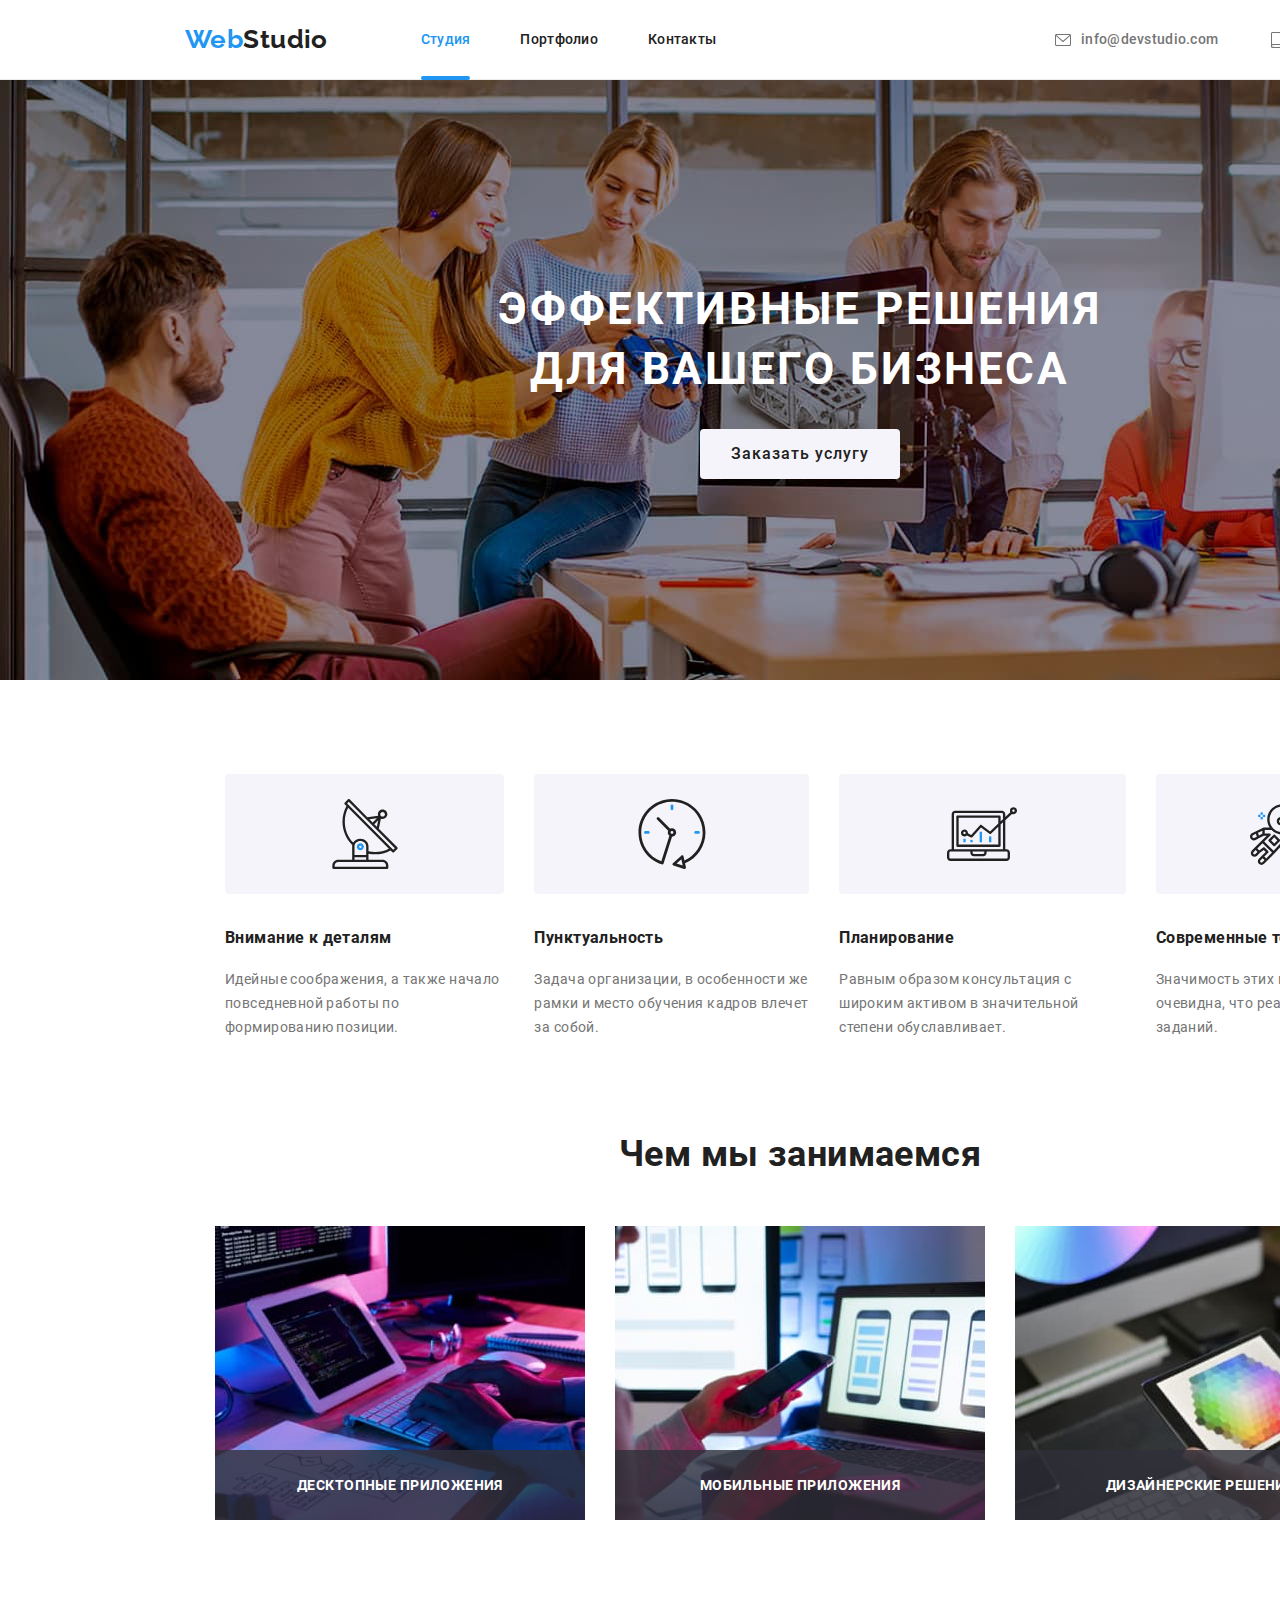
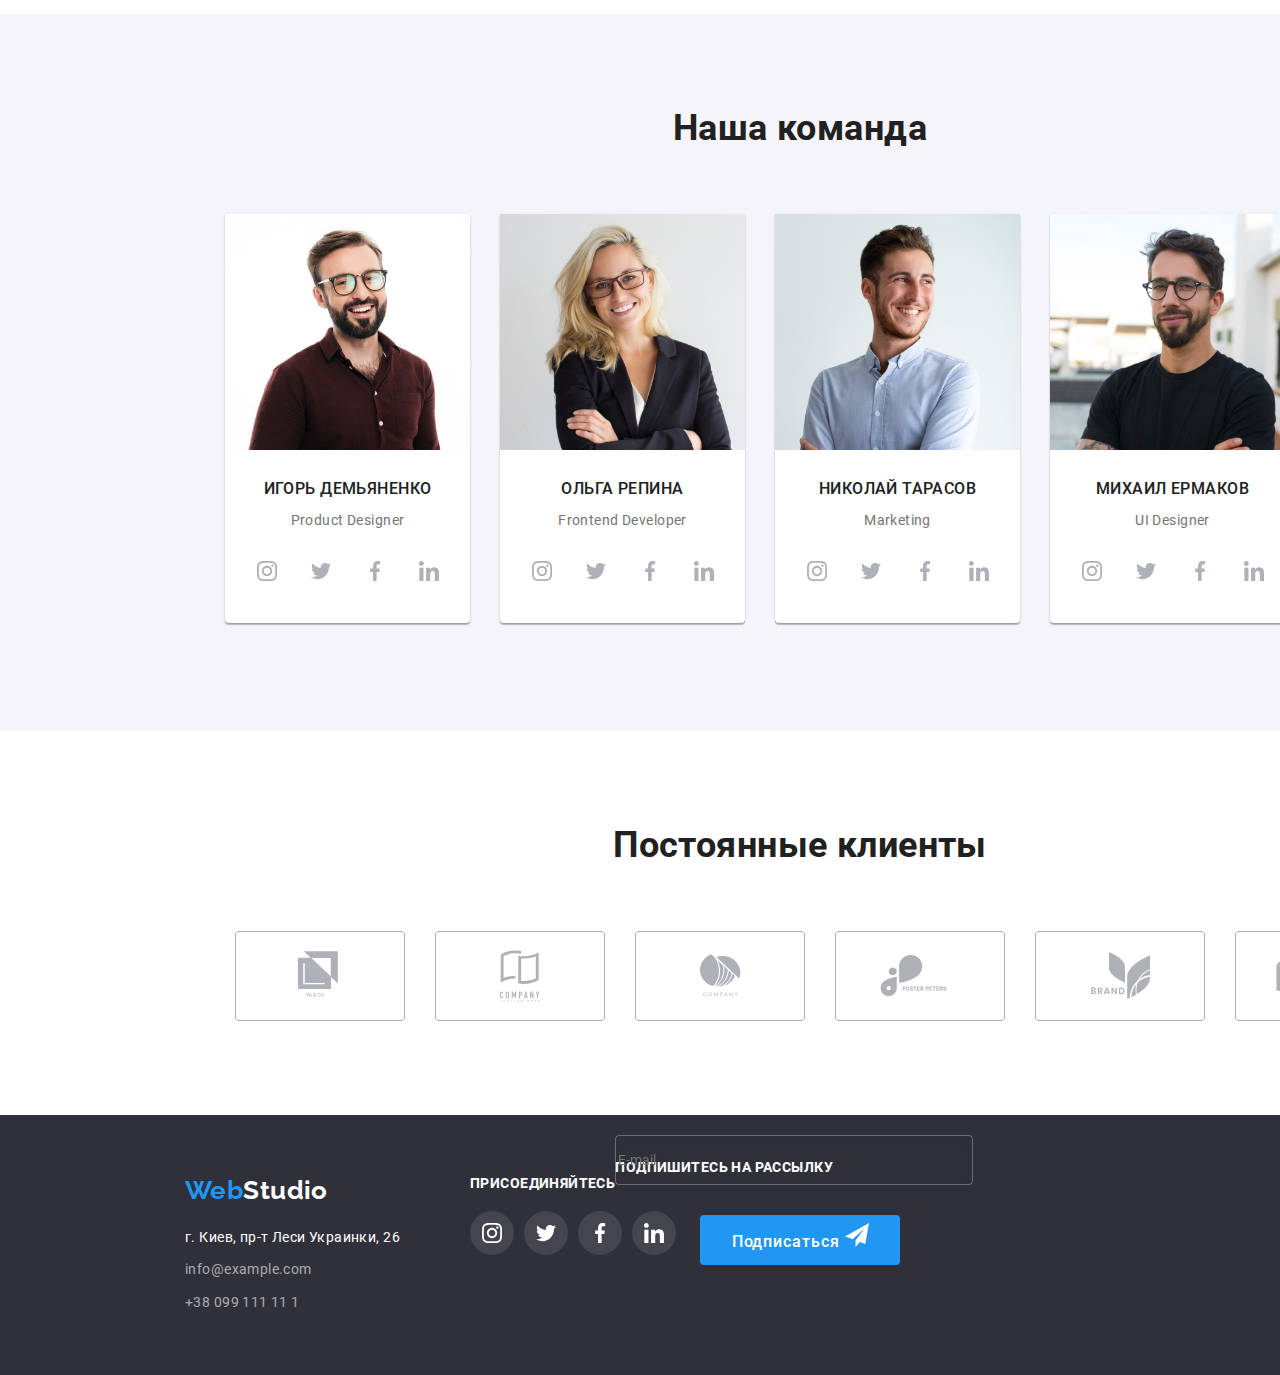
==== commit 925405e0: "there are some mistakes" ====
--- a/index.html
+++ b/index.html
@@ -371,7 +371,7 @@
           </div>
           <div class="subscribe">
             <h2 class="subscribe-title">Подпишитесь на рассылку</h2>
-            <form action="#" id="subscribe">
+            <form action="#" id="subscribe-form">
               <input type="email" class="subscribe-mail" name="subscribe-mail" placeholder="E-mail">
               <button type="submit" class="hero-button submit" form="subscribe">Подписаться
                 <svg class="icon-send-svg" width="24" height="24">
--- a/css/styles.css
+++ b/css/styles.css
@@ -720,6 +720,8 @@
   padding-top: 0px;
   padding-bottom: 0px;
   height: 50px;
+  display: flex;
+  align-items: center;
 }
 .submit {
   background: #2196F3;
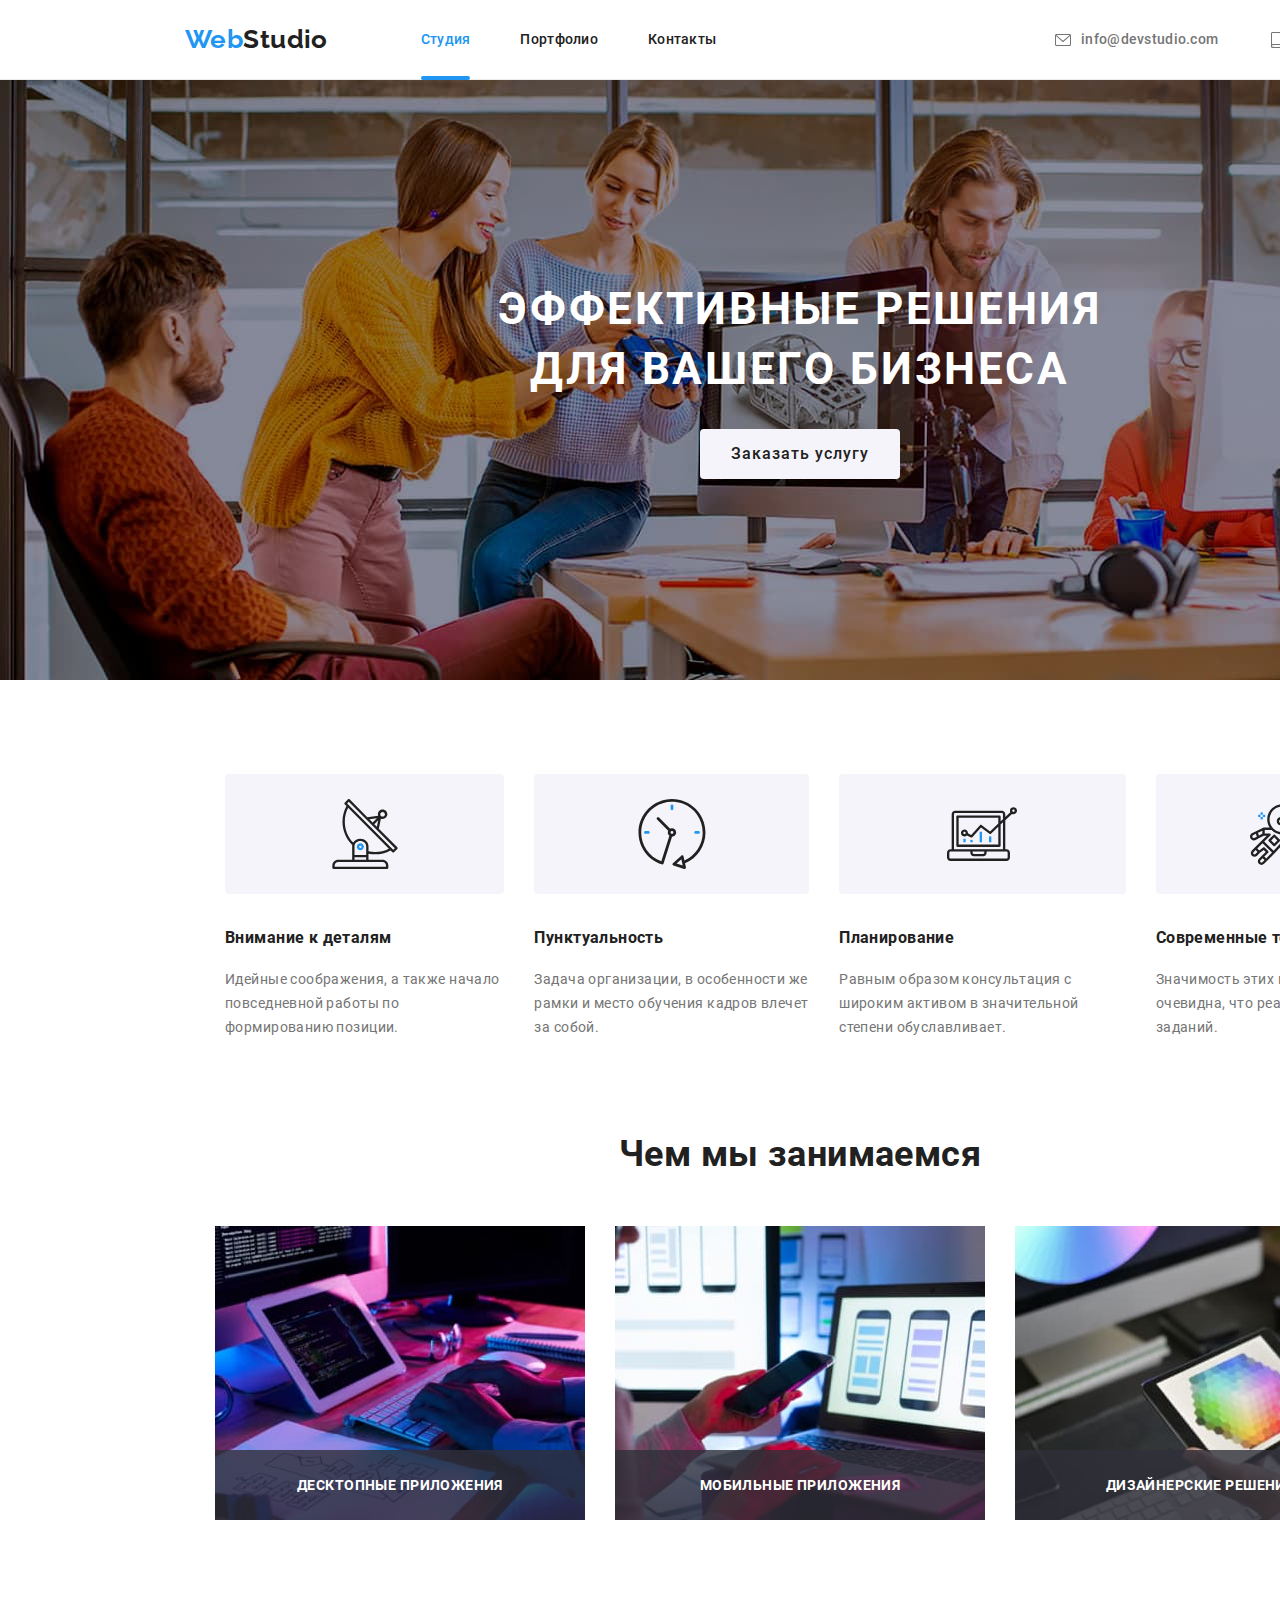
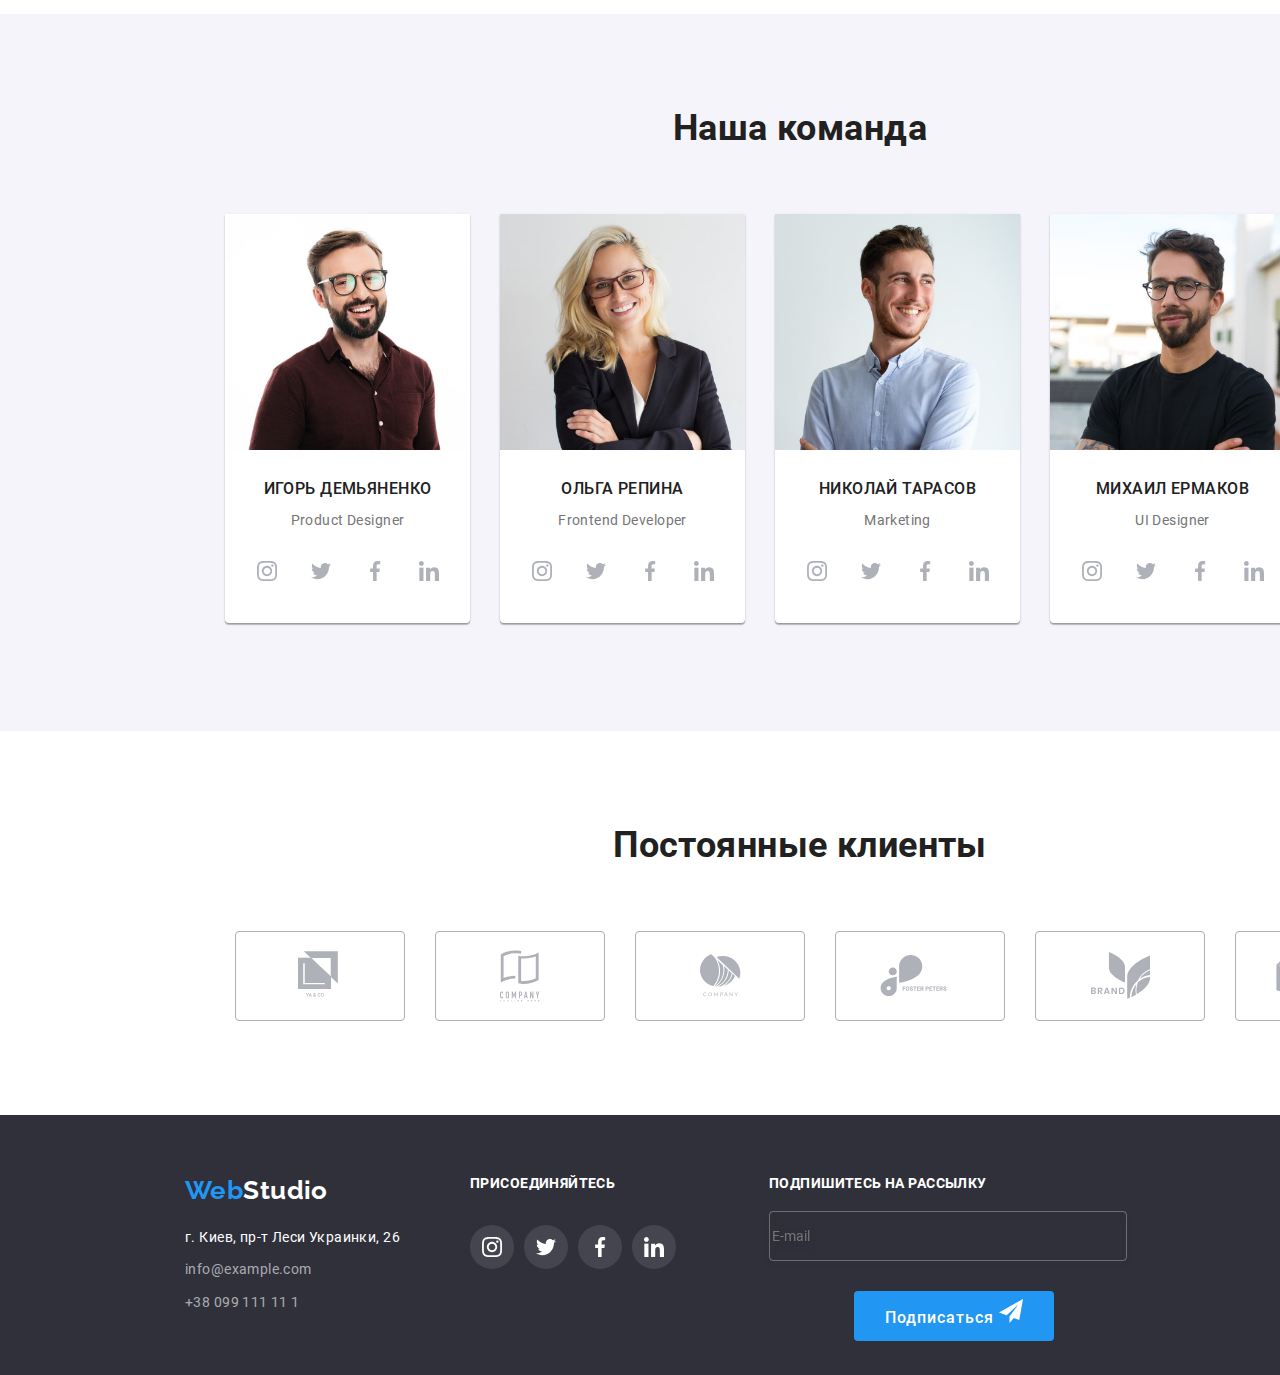
==== commit dd53e8cc: "Form is almost fixed" ====
--- a/index.html
+++ b/index.html
@@ -40,7 +40,7 @@
     <div class="container">
       <section class="hero">
         <h1 class="hero-title main-1200">эффективные решения <br>для вашего бизнеса</h1>
-        <button class="hero-button" data-modal-open>Заказать услугу</button>
+        <button class="main-button" data-modal-open>Заказать услугу</button>
       </section>
     </div>
     <div class="container">
@@ -373,7 +373,7 @@
             <h2 class="subscribe-title">Подпишитесь на рассылку</h2>
             <form action="#" id="subscribe-form">
               <input type="email" class="subscribe-mail" name="subscribe-mail" placeholder="E-mail">
-              <button type="submit" class="hero-button submit" form="subscribe">Подписаться
+              <button type="submit" class="main-button submit" form="subscribe">Подписаться
                 <svg class="icon-send-svg" width="24" height="24">
                   <use href="./images/svg/sprite.svg#icon-send"></use>
                 </svg>
@@ -441,7 +441,7 @@
           </label>
         </div>
 
-        <button type="submit" class="hero-button submit">Отправить</button>
+        <button type="submit" class="main-button submit">Отправить</button>
       </form>
     </div>
   </div>
--- a/css/styles.css
+++ b/css/styles.css
@@ -218,7 +218,7 @@
   text-align: center;
   padding-top: 200px;
 }
-.hero-button {
+.main-button {
   font-family: inherit;
   font-weight: 500;
   font-size: 16px;
@@ -237,8 +237,8 @@
 }
 .btn-nav:hover,
 .btn-nav:focus,
-.hero-button:hover,
-.hero-button:focus {
+.main-button:hover,
+.main-button:focus {
   color: var(--white);
   background-color: var(--accent-text-cl);
   font-weight: 700;
@@ -458,6 +458,7 @@
   background-color: var(--background);
   color: var(--white);
   display: flex;
+  justify-content: space-between;
 }
 .basement-info {
   margin-right: 0;
@@ -468,6 +469,7 @@
 
 }
 .basement-icons {
+  padding: 0;
   display: flex;
   justify-content: center;
 }
@@ -548,10 +550,9 @@
 .web {
   color: var(--accent-text-cl);
 }
-.basement-icons {
+.basement-icons-svg {
   padding: 0;
   margin: 0;
-  margin-right: auto;
   justify-content: start;
   width: 20px;
   height: 20px;
@@ -716,13 +717,19 @@
 /* *********subscribe form
 ************** */
 .subscribe {
-  position: relative;
-  padding-top: 0px;
-  padding-bottom: 0px;
+  padding: 0;
+  margin: 0;
   height: 50px;
-  display: flex;
-  align-items: center;
-}
+  margin-left: 60px;
+  margin-left: 93px;
+}
+
+.subscribe-form {
+  display: flex;
+  justify-content: center;
+  margin-top: 20px;
+}
+
 .submit {
   background: #2196F3;
   color: white;
@@ -736,8 +743,7 @@
   letter-spacing: 0.03em;
   text-transform: uppercase;
   color: var(--primary-white-color);
-  position: absolute;
-  bottom: 100%;
+  padding-bottom: 20px;
 }
 
 .subscribe-mail {
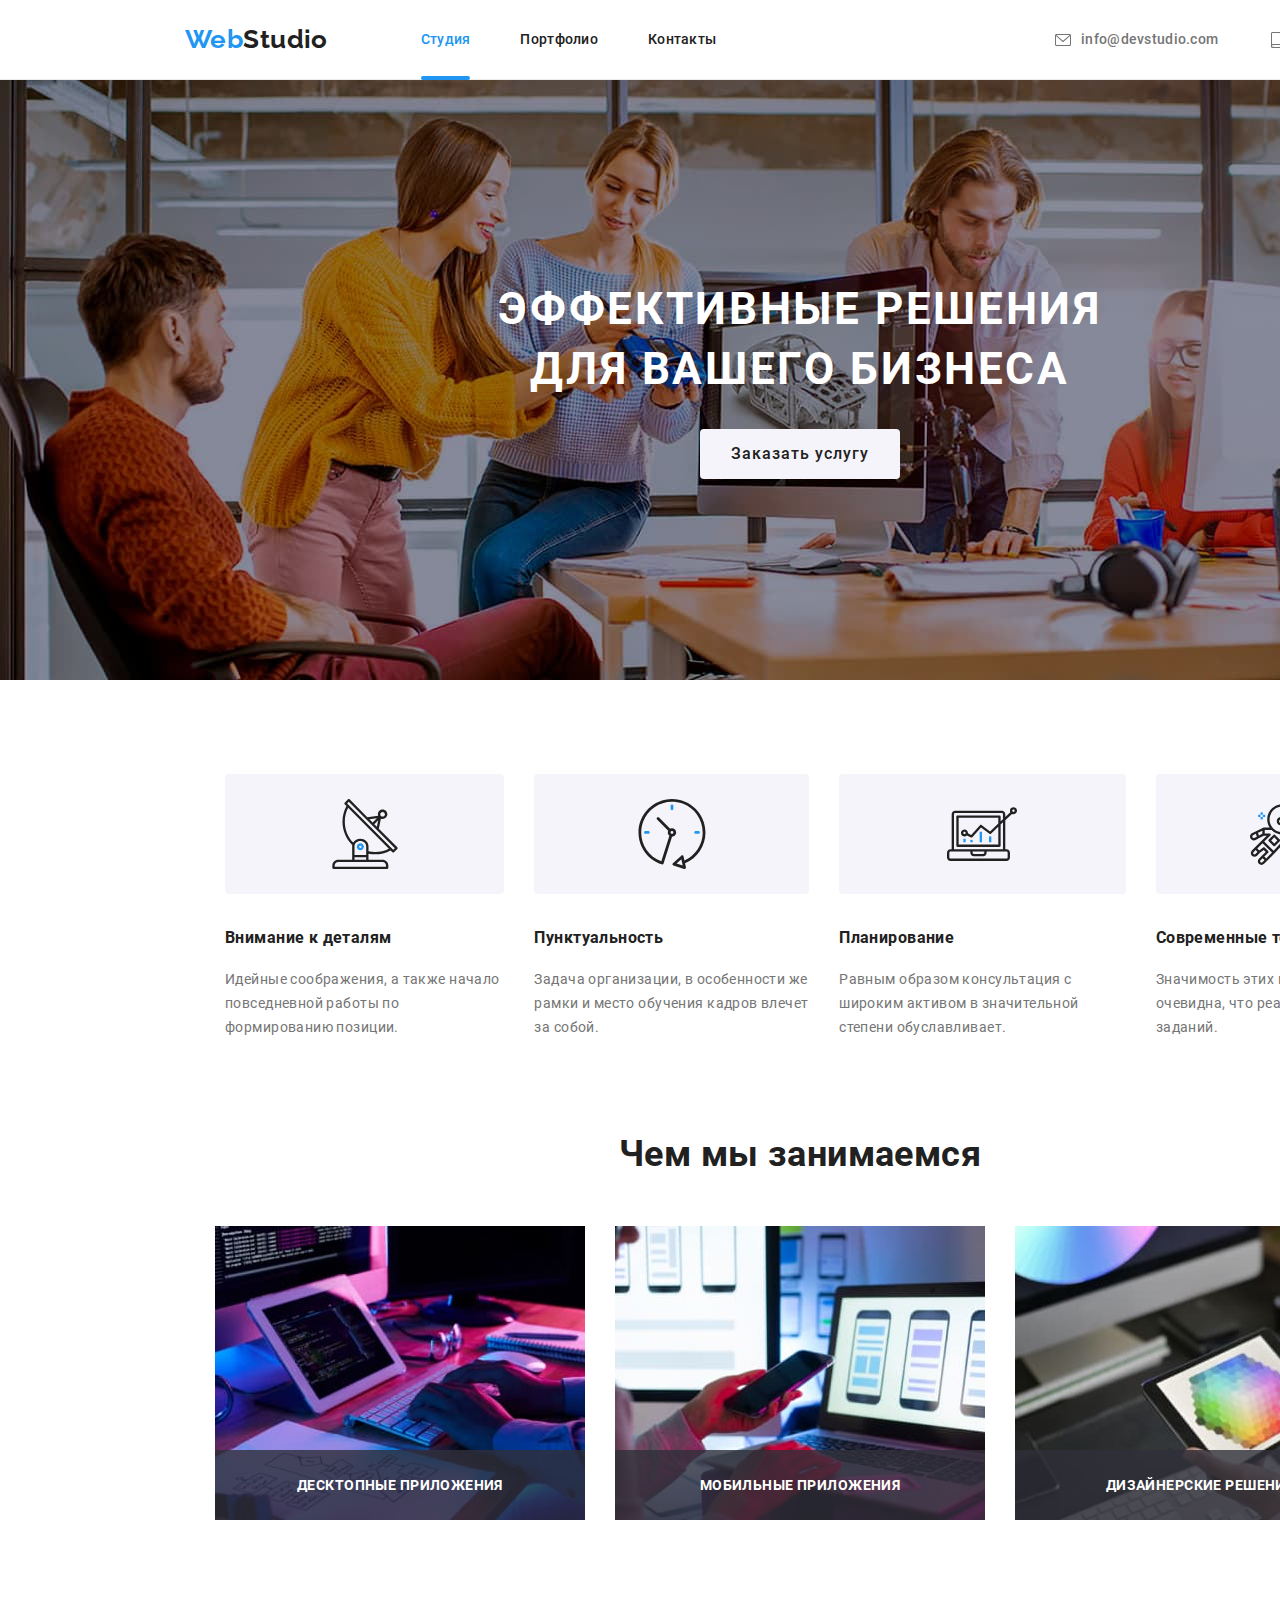
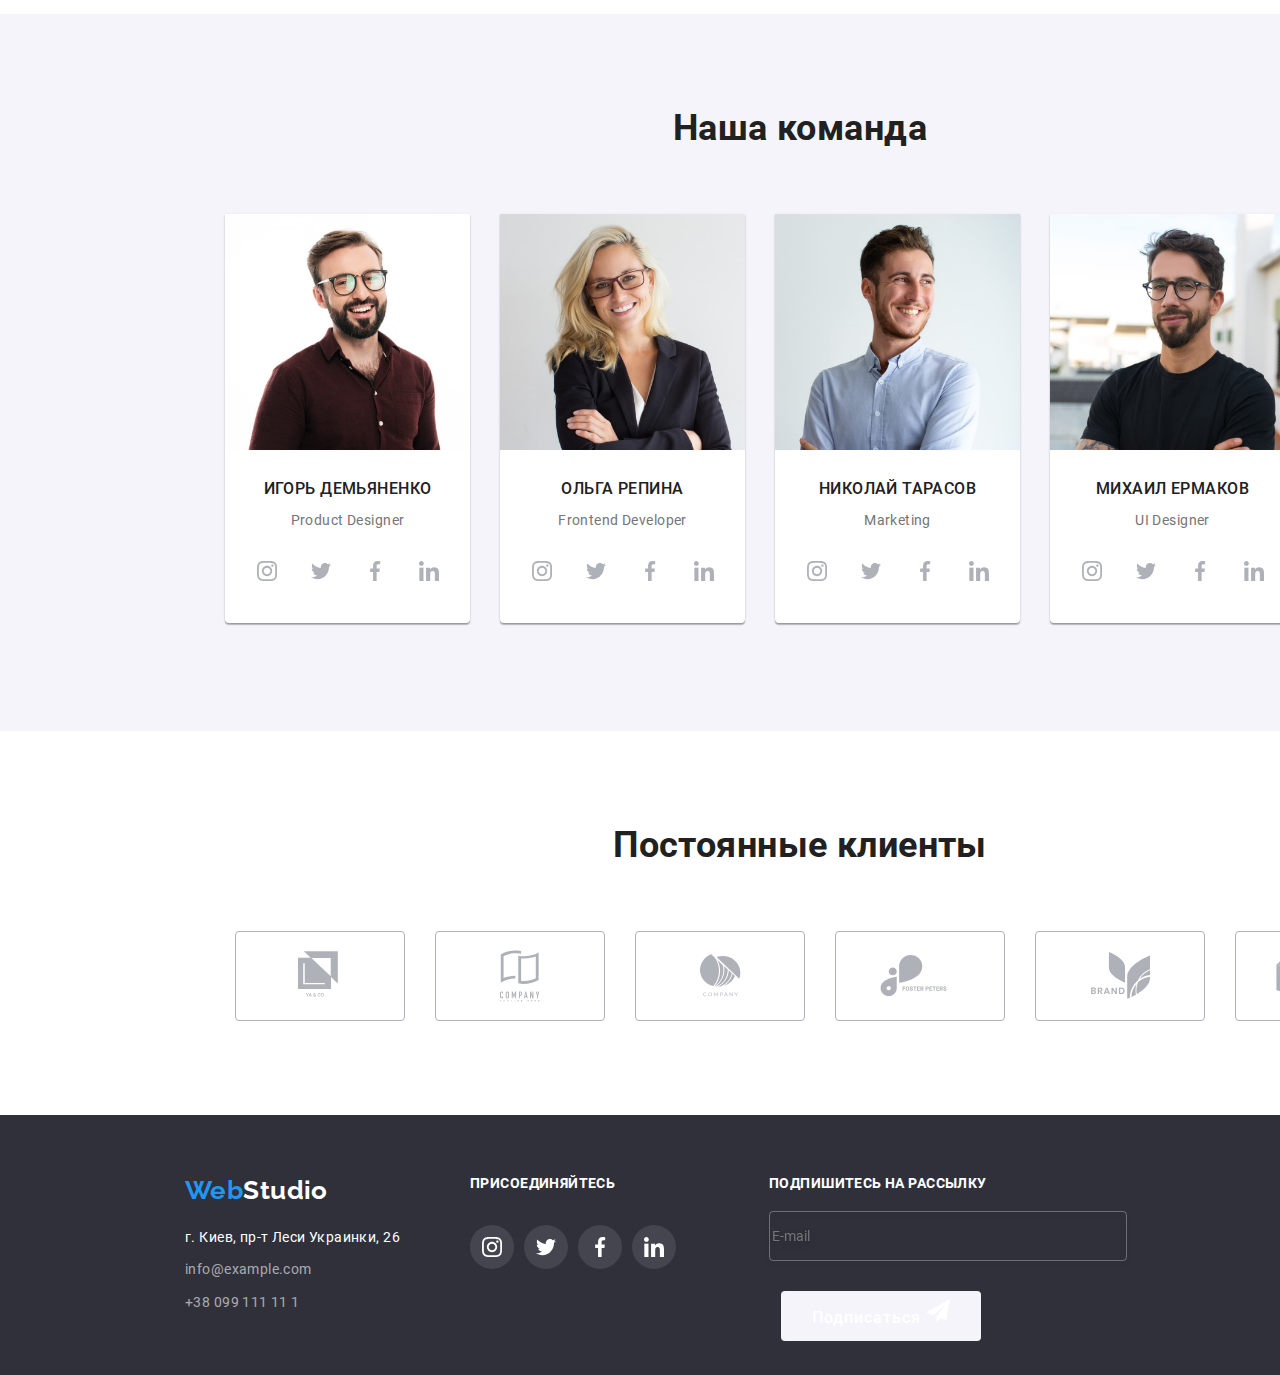
==== commit 4790de97: "reworked form" ====
--- a/index.html
+++ b/index.html
@@ -371,9 +371,9 @@
           </div>
           <div class="subscribe">
             <h2 class="subscribe-title">Подпишитесь на рассылку</h2>
-            <form action="#" id="subscribe-form">
+            <form action="" id="subscribe-form">
               <input type="email" class="subscribe-mail" name="subscribe-mail" placeholder="E-mail">
-              <button type="submit" class="main-button submit" form="subscribe">Подписаться
+              <button type="submit" class="main-button submition" form="subscribe">Подписаться
                 <svg class="icon-send-svg" width="24" height="24">
                   <use href="./images/svg/sprite.svg#icon-send"></use>
                 </svg>
--- a/css/styles.css
+++ b/css/styles.css
@@ -730,11 +730,6 @@
   margin-top: 20px;
 }
 
-.submit {
-  background: #2196F3;
-  color: white;
-}
-
 .subscribe-title {
   margin: 0;
   font-weight: 700;
@@ -747,18 +742,25 @@
 }
 
 .subscribe-mail {
+  display: inline-block;
   width: 358px;
   height: 50px;
-
-  outline: none;
-
   color: var(--primary-white-color);
   border: 1px solid rgba(255, 255, 255, 0.3);
   box-sizing: border-box;
   filter: drop-shadow(0px 4px 4px rgba(0, 0, 0, 0.15));
   border-radius: 4px;
   background-color: var(--dark-bg-cl);
+  outline: none;
   margin-right: 12px;
+}
+
+.submition {
+  display: block;
+  margin-top: 30px;
+  color: var(--accent-text-cl);
+  color: white; 
+  margin-left: 12px;
 }
 
 .icon-send-svg {
@@ -772,6 +774,13 @@
   transition: 250ms;
   transition-timing-function: cubic-bezier(0.4, 0, 0.2, 1);
 }
+.subscribe-mail:valid {
+  color: green;
+}
+.subscribe-mail:invalid{
+color: red;
+}
+
 
 
 /* *********modal window
@@ -976,12 +985,10 @@
   display: inline-block;
 }
 
-.submit {
-  display: block;
-  margin-top: 30px;
-  margin-left: auto;
-  margin-right: auto;
-}
+/* .submition {
+
+  
+} */
 
 
 /* *****checkbox***** */
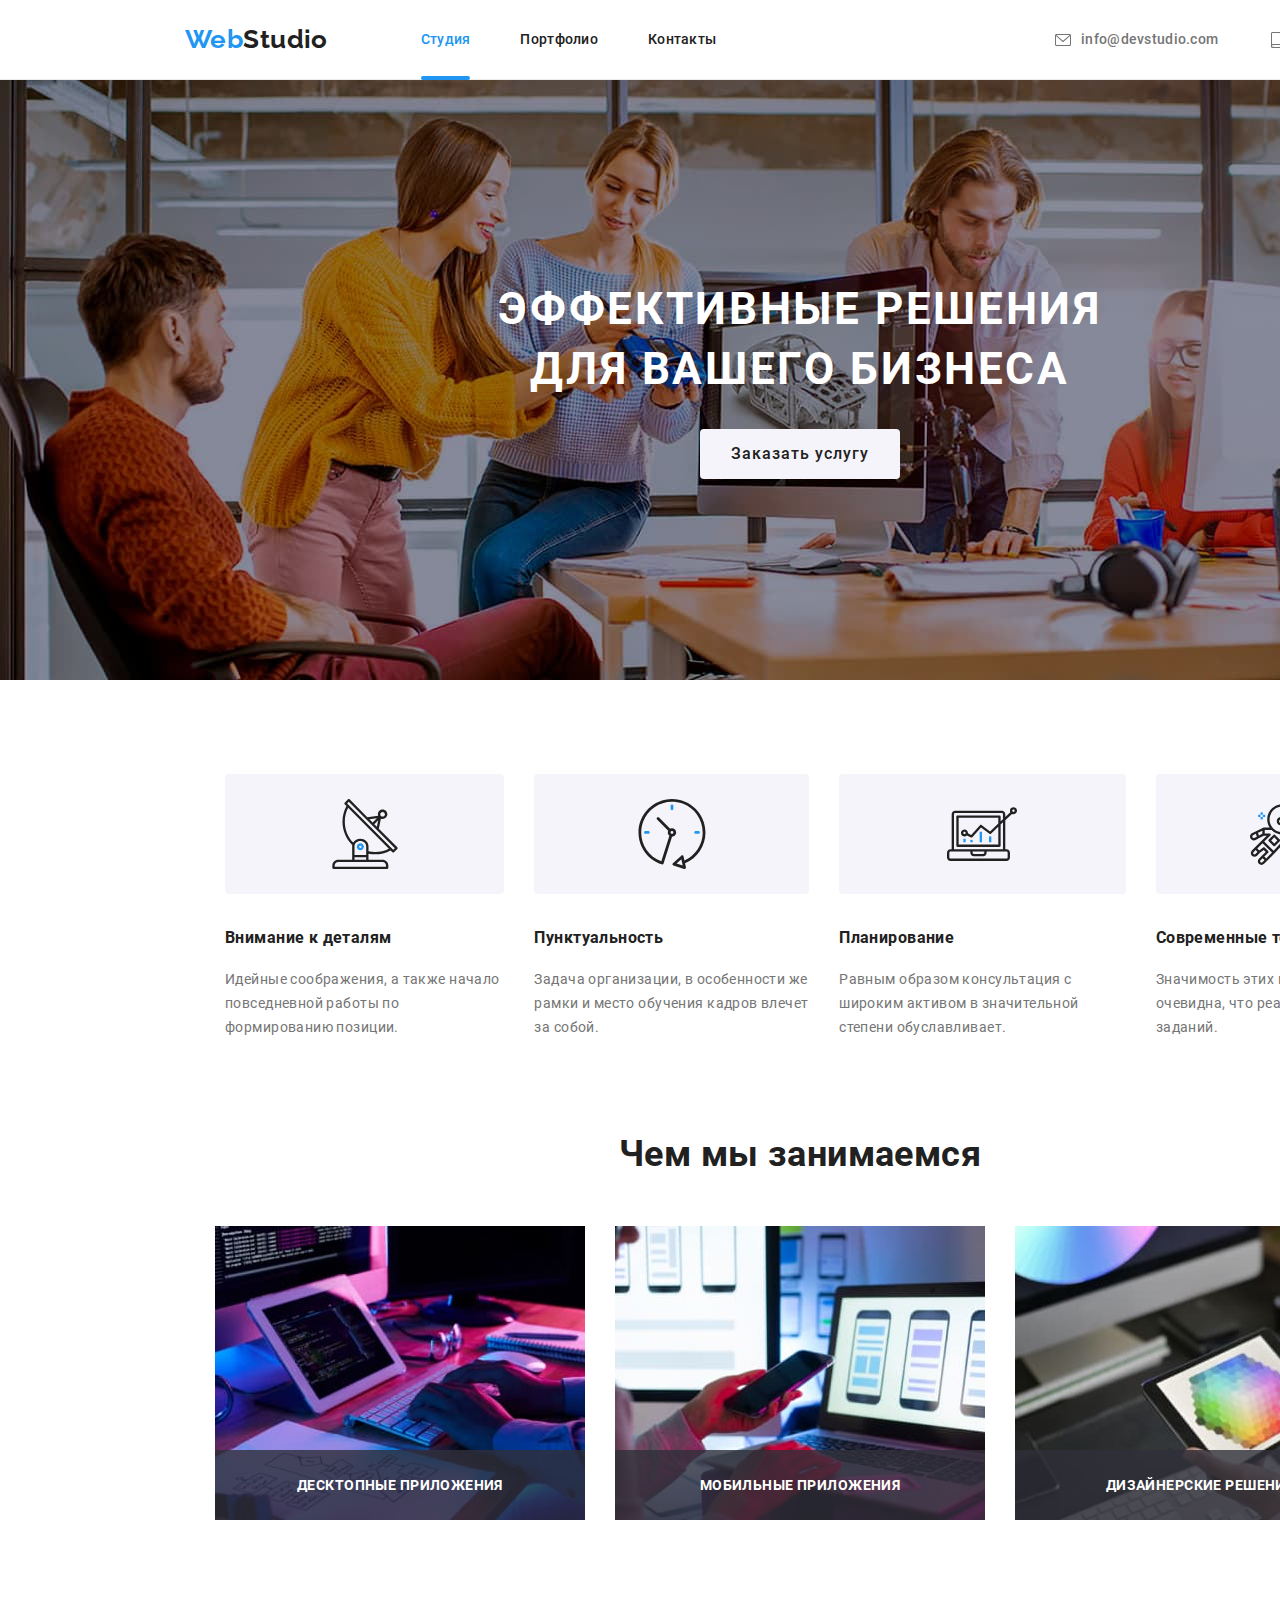
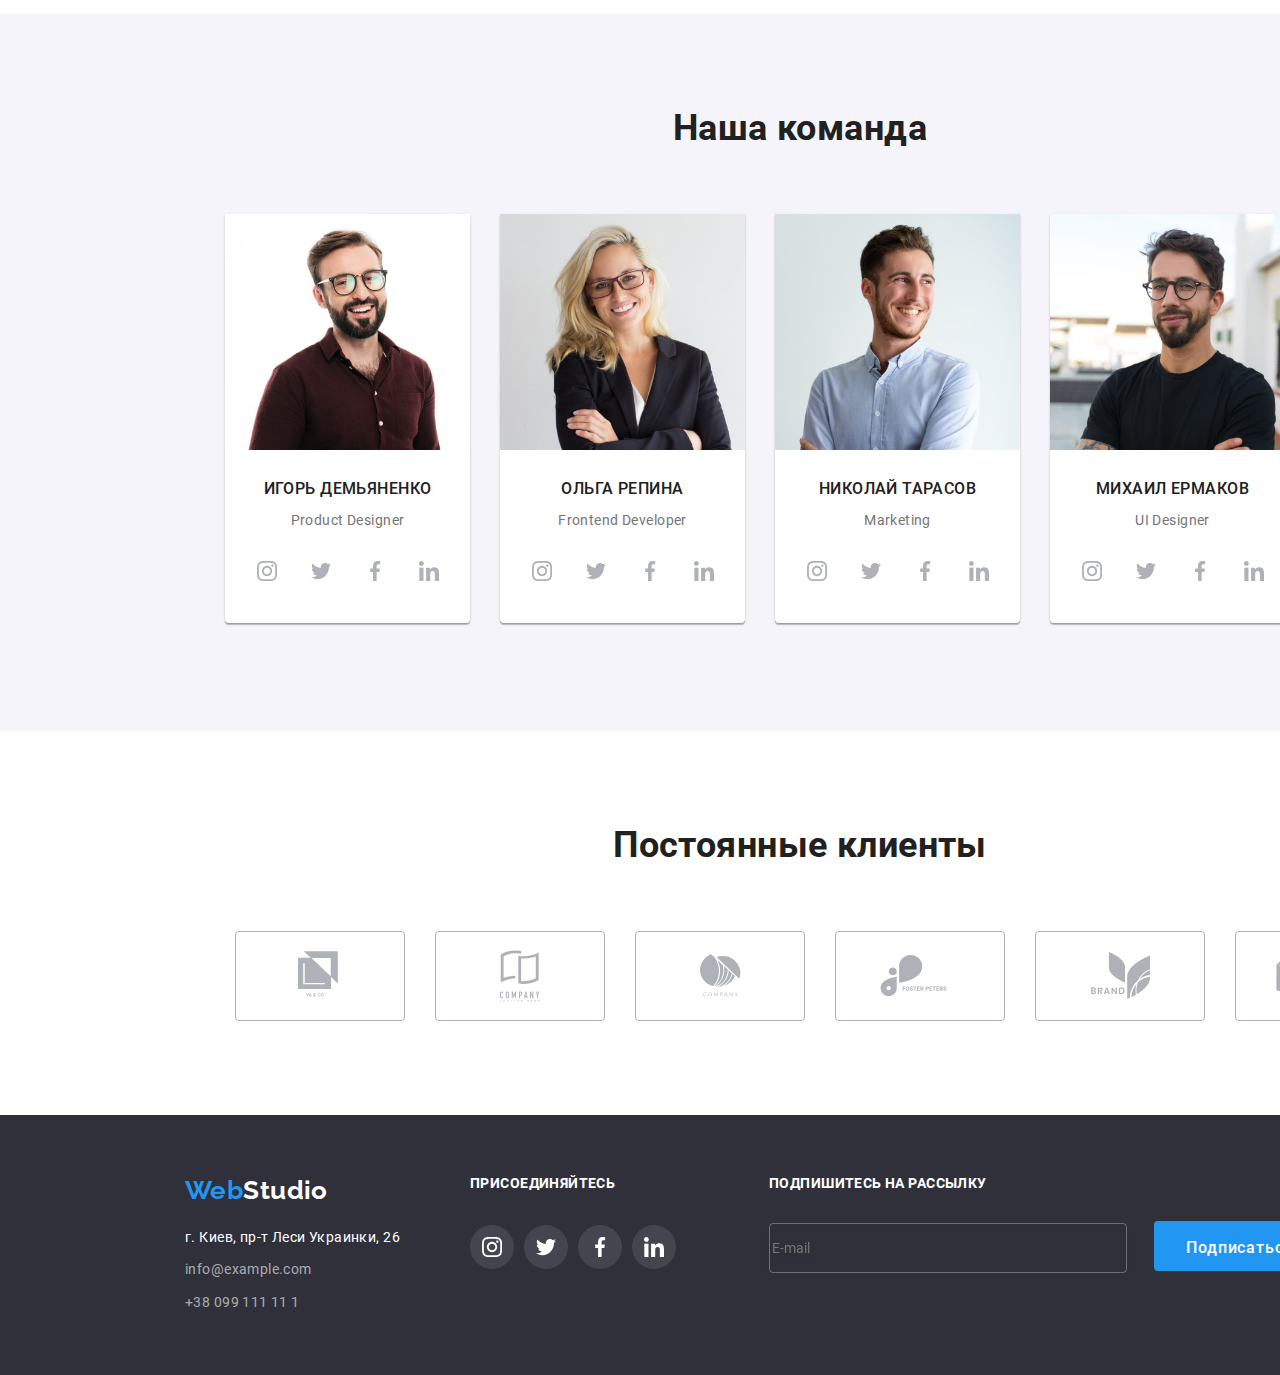
==== commit 393230d0: "Some Fixes" ====
--- a/index.html
+++ b/index.html
@@ -380,7 +380,6 @@
               </button>
             </form>
           </div>
-        </div>
       </div>
     </footer>
   </div>
@@ -440,8 +439,7 @@
                 договора</a></span>
           </label>
         </div>
-
-        <button type="submit" class="main-button submit">Отправить</button>
+        <button type="submit" class="main-button modal-submition">Отправить</button>
       </form>
     </div>
   </div>
--- a/css/styles.css
+++ b/css/styles.css
@@ -728,9 +728,11 @@
   display: flex;
   justify-content: center;
   margin-top: 20px;
+  columns: var(--accent-text-cl);
 }
 
 .subscribe-title {
+  display: block;
   margin: 0;
   font-weight: 700;
   font-size: 14px;
@@ -738,7 +740,7 @@
   letter-spacing: 0.03em;
   text-transform: uppercase;
   color: var(--primary-white-color);
-  padding-bottom: 20px;
+  align-items: center;
 }
 
 .subscribe-mail {
@@ -756,16 +758,13 @@
 }
 
 .submition {
-  display: block;
+  display: inline-block;
   margin-top: 30px;
   color: var(--accent-text-cl);
   color: white; 
   margin-left: 12px;
-}
-
-.icon-send-svg {
-  fill: var(--primary-white-color);
-  padding: 10px, 13px, 28px, 13px;
+  margin-right: 10px;
+  background-color: var(--accent-text-cl);
 }
 
 .subscribe .subscribe-mail:hover,
@@ -779,6 +778,9 @@
 }
 .subscribe-mail:invalid{
 color: red;
+}
+.icon-send-svg {
+fill: var(--white);
 }
 
 
@@ -930,7 +932,19 @@
   font-size: 12px;
   line-height: 1.15;
   letter-spacing: 0.01em;
-  color: var(--primary-text-color);
+  color: var(--grey);
+}
+
+.modal-submition {
+  display: inline-block;
+  margin-top: 30px;
+  color: var(--accent-text-cl);
+  color: white; 
+  display: block;
+  margin-top: 30px;
+  margin-right: auto;
+  margin-left: auto;
+  background-color: var(--accent-text-cl);
 }
 
 .form-field .modal-input:hover,
@@ -984,11 +998,6 @@
 
   display: inline-block;
 }
-
-/* .submition {
-
-  
-} */
 
 
 /* *****checkbox***** */
@@ -1031,7 +1040,7 @@
 
 .checkbox:checked + .icon {
   border-color: transparent;
-  background-color: var(--accent-cl);
+  background-color: var(--accent-text-cl);
   background-image: url("../images/svg/sprite.svg#icon-check");
   background-size: contain;
   background-origin: border-box;
@@ -1039,8 +1048,14 @@
   transition-timing-function: cubic-bezier(0.4, 0, 0.2, 1);
 }
 
+.checkbox-text {
+  color: gray;
+}
+
 .user-policy-link {
+  text-decoration: none;
   margin-left: 4px;
+  color: var(--accent-text-cl);
 }
 
 /* ***************** */